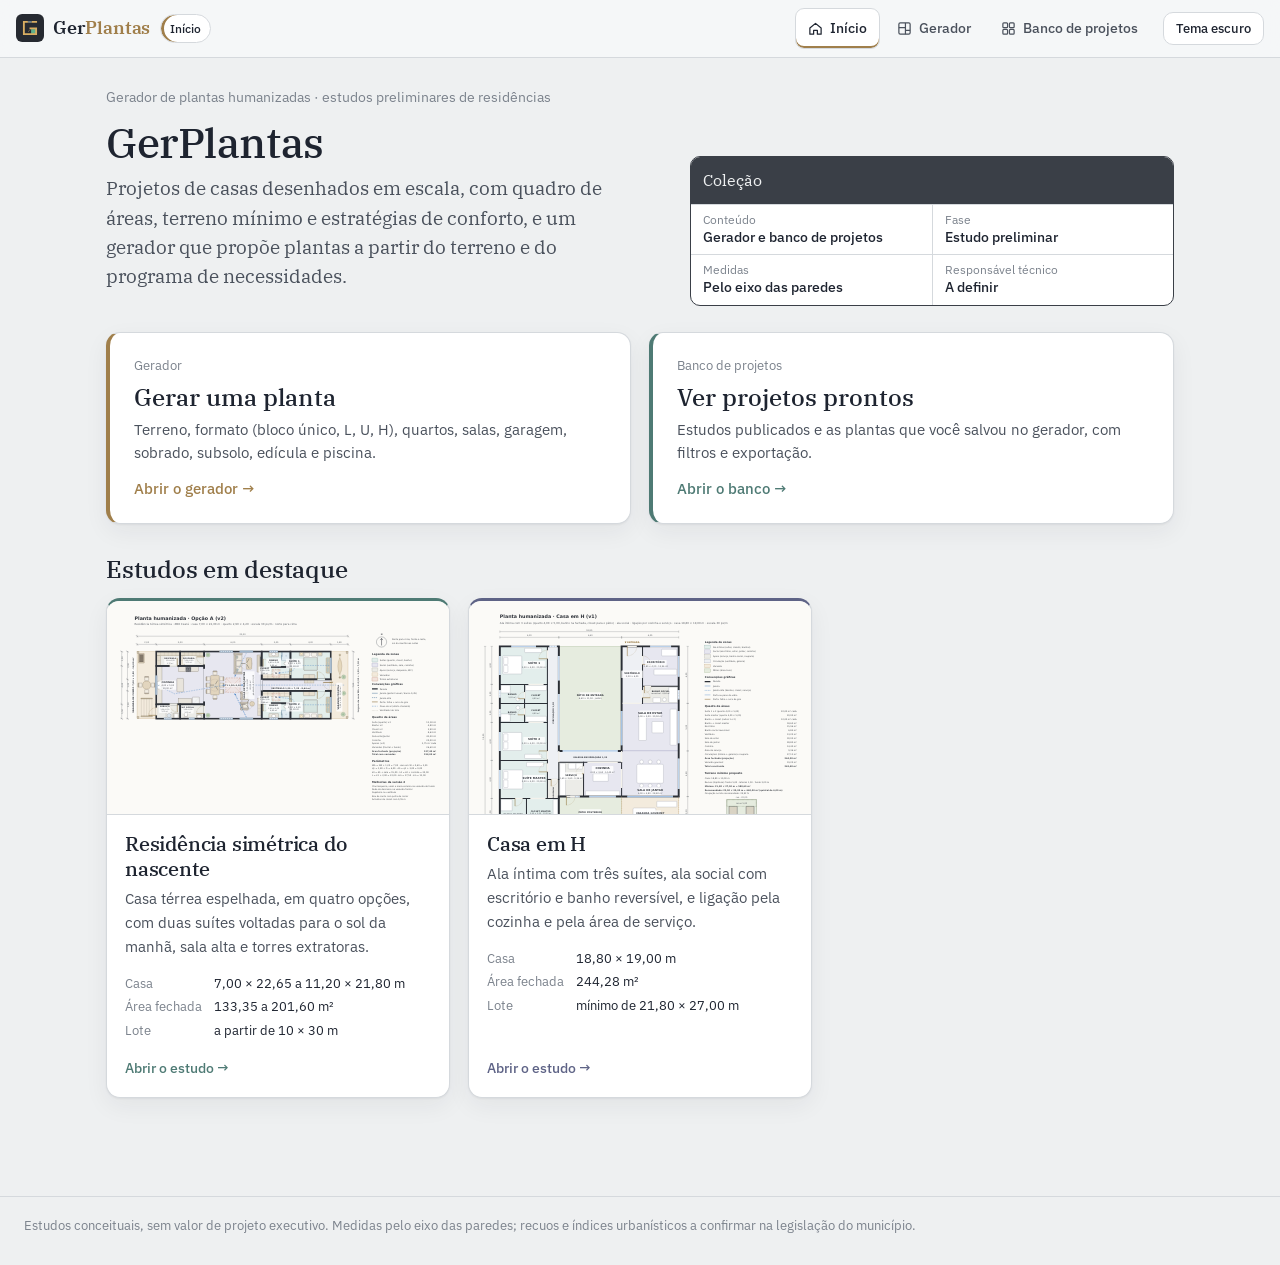
==== index.html @ 60b0d615 "feat: cria a marca GerPlantas e reforça as cores das zonas - logo em SVG (planta cujas paredes forma" ====
<!DOCTYPE html>
<html lang="pt-BR">
<head>
<meta charset="utf-8">
<link rel="icon" href="assets/logo.svg" type="image/svg+xml">
<meta name="viewport" content="width=device-width, initial-scale=1, viewport-fit=cover">
<title>GerPlantas</title>
<meta name="description" content="Estudos de plantas residenciais humanizadas e gerador de plantas por programa de necessidades.">
<link rel="preconnect" href="https://fonts.googleapis.com">
<link rel="preconnect" href="https://fonts.gstatic.com" crossorigin>
<link href="https://fonts.googleapis.com/css2?family=IBM+Plex+Sans:wght@400;500;600&family=IBM+Plex+Serif:ital,wght@0,400;0,500;1,400&display=swap" rel="stylesheet">
<link rel="stylesheet" href="assets/base.css">
<script src="assets/base.js"></script>
</head>
<body data-nav="inicio" data-root="">
<header class="bar">
  <div class="bar-in">
    <div class="brand">
      <div class="brand-mark" aria-hidden="true"><span></span></div>
      <div class="crumb"><span class="chip">Início</span></div>
    </div>
    <button class="btn" id="themeBtn" type="button" data-tip="Alterna entre o tema claro e o escuro. A escolha fica guardada neste navegador">Tema escuro</button>
  </div>
</header>

<main class="page">
  <section class="panel" style="--c:var(--brass)">
    <div class="hero">
      <div>
        <p class="kicker">Gerador de plantas humanizadas · estudos preliminares de residências</p>
        <h1>GerPlantas</h1>
        <p class="lede">Projetos de casas desenhados em escala, com quadro de áreas, terreno mínimo e estratégias de conforto, e um gerador que propõe plantas a partir do terreno e do programa de necessidades.</p>
      </div>
      <div class="carimbo" aria-label="Resumo da coleção">
        <div class="title">Coleção</div>
        <div class="row"><div class="cell"><span class="k">Conteúdo</span><span class="v">Gerador e banco de projetos</span></div><div class="cell"><span class="k">Fase</span><span class="v">Estudo preliminar</span></div></div>
        <div class="row"><div class="cell"><span class="k">Medidas</span><span class="v">Pelo eixo das paredes</span></div><div class="cell"><span class="k">Responsável técnico</span><span class="v">A definir</span></div></div>
      </div>
    </div>

    <div class="atalhos">
      <a class="atalho" href="gerador/" style="--c:var(--brass)">
        <span class="k">Gerador</span>
        <strong>Gerar uma planta</strong>
        <span>Terreno, formato (bloco único, L, U, H), quartos, salas, garagem, sobrado, subsolo, edícula e piscina.</span>
        <span class="go">Abrir o gerador →</span>
      </a>
      <a class="atalho" href="banco/" style="--c:var(--patina)">
        <span class="k">Banco de projetos</span>
        <strong>Ver projetos prontos</strong>
        <span>Estudos publicados e as plantas que você salvou no gerador, com filtros e exportação.</span>
        <span class="go">Abrir o banco →</span>
      </a>
    </div>
    <h2 style="margin:6px 0 14px">Estudos em destaque</h2>
    <div class="projs">
      <a class="proj" href="casa-simetrica/" style="--c:var(--patina)">
        <div class="thumb"><img src="casa-simetrica/planta_A_v2_norte.svg" alt="Miniatura da planta da residência simétrica, opção A" loading="lazy"></div>
        <div class="body">
          <h2>Residência simétrica do nascente</h2>
          <p>Casa térrea espelhada, em quatro opções, com duas suítes voltadas para o sol da manhã, sala alta e torres extratoras.</p>
          <dl><dt>Casa</dt><dd>7,00 × 22,65 a 11,20 × 21,80 m</dd><dt>Área fechada</dt><dd>133,35 a 201,60 m²</dd><dt>Lote</dt><dd>a partir de 10 × 30 m</dd></dl>
          <span class="go">Abrir o estudo →</span>
        </div>
      </a>
      <a class="proj" href="casa-h/" style="--c:var(--slate)">
        <div class="thumb"><img src="casa-h/planta_H_v1.svg" alt="Miniatura da planta da casa em H" loading="lazy"></div>
        <div class="body">
          <h2>Casa em H</h2>
          <p>Ala íntima com três suítes, ala social com escritório e banho reversível, e ligação pela cozinha e pela área de serviço.</p>
          <dl><dt>Casa</dt><dd>18,80 × 19,00 m</dd><dt>Área fechada</dt><dd>244,28 m²</dd><dt>Lote</dt><dd>mínimo de 21,80 × 27,00 m</dd></dl>
          <span class="go">Abrir o estudo →</span>
        </div>
      </a>
    </div>
  </section>
</main>
<footer><div>Estudos conceituais, sem valor de projeto executivo. Medidas pelo eixo das paredes; recuos e índices urbanísticos a confirmar na legislação do município.</div></footer>
</body>
</html>
---- assets/base.css ----
:root{
  --bg:#EEF0F1;--surface:#F6F7F8;--surface-2:#FFFFFF;--glass:rgba(248,249,250,.76);
  --ink:#1E2430;--ink-2:#4A515C;--ink-3:#7B828C;--line:#D5D9DD;
  --brass:#A07F4B;--moss:#5F7350;--patina:#4E7A74;--slate:#5E6386;--rust:#9A5B45;--steel:#4C6E8F;--graphite:#3A3F47;
  --suite-f:#E3EEEC;--suite-s:#4E7A74;--social-f:#E7E7F0;--social-s:#5E6386;--apoio-f:#ECECE8;--apoio-s:#77776F;
  --var-f:#F3EBDD;--var-s:#A07F4B;--torre-f:#F2E3DC;--torre-s:#9A5B45;--recuo-f:#E6ECDF;--recuo-s:#5F7350;
  --glass-f:#E1EAF2;--win:#3E6A92;--door:#A07F4B;--flow:#4C86C6;--axis:#9AA0A6;--struct-f:#DCDDD9;--struct-s:#6F716C;
  --shadow:0 1px 2px rgba(30,36,48,.06),0 8px 24px rgba(30,36,48,.06);
  --radius:14px;--hdr:58px;
  box-sizing:border-box;
  padding-top:env(safe-area-inset-top,0px);
  padding-bottom:env(safe-area-inset-bottom,0px);
}
@media (prefers-color-scheme:dark){
  :root:not([data-theme="light"]){
    --bg:#14171C;--surface:#1A1E24;--surface-2:#222730;--glass:rgba(27,31,37,.76);
    --ink:#E6E8EB;--ink-2:#B4BAC2;--ink-3:#848B95;--line:#343A43;
    --brass:#C9A56B;--moss:#92A882;--patina:#7FB0A8;--slate:#9A9FCB;--rust:#D08D72;--steel:#79A7D6;--graphite:#C5CAD1;
    --suite-f:#233633;--suite-s:#7FB0A8;--social-f:#2A2B3D;--social-s:#9A9FCB;--apoio-f:#2B2B28;--apoio-s:#A9A99F;
    --var-f:#3A3122;--var-s:#C9A56B;--torre-f:#3D2A23;--torre-s:#D08D72;--recuo-f:#26301F;--recuo-s:#92A882;
    --glass-f:#22303D;--win:#79A7D6;--door:#C9A56B;--flow:#6FA8E8;--axis:#6E747C;--struct-f:#34363A;--struct-s:#9A9C97;
    --shadow:0 1px 2px rgba(0,0,0,.3),0 8px 24px rgba(0,0,0,.25);
  }
}
:root[data-theme="dark"]{
  --bg:#14171C;--surface:#1A1E24;--surface-2:#222730;--glass:rgba(27,31,37,.76);
  --ink:#E6E8EB;--ink-2:#B4BAC2;--ink-3:#848B95;--line:#343A43;
  --brass:#C9A56B;--moss:#92A882;--patina:#7FB0A8;--slate:#9A9FCB;--rust:#D08D72;--steel:#79A7D6;--graphite:#C5CAD1;
  --suite-f:#233633;--suite-s:#7FB0A8;--social-f:#2A2B3D;--social-s:#9A9FCB;--apoio-f:#2B2B28;--apoio-s:#A9A99F;
  --var-f:#3A3122;--var-s:#C9A56B;--torre-f:#3D2A23;--torre-s:#D08D72;--recuo-f:#26301F;--recuo-s:#92A882;
  --glass-f:#22303D;--win:#79A7D6;--door:#C9A56B;--flow:#6FA8E8;--axis:#6E747C;--struct-f:#34363A;--struct-s:#9A9C97;
  --shadow:0 1px 2px rgba(0,0,0,.3),0 8px 24px rgba(0,0,0,.25);
}
html{scroll-padding-top:calc(env(safe-area-inset-top,0px) + 80px)}
*,*::before,*::after{box-sizing:border-box}
body{margin:0;background:var(--bg);color:var(--ink);font:400 16px/1.65 'IBM Plex Sans',system-ui,-apple-system,'Segoe UI',sans-serif;-webkit-font-smoothing:antialiased}
h1,h2,h3{font-family:'IBM Plex Serif',Georgia,'Times New Roman',serif;font-weight:500;letter-spacing:-.01em;margin:0}
h1{font-size:clamp(28px,5vw,42px);line-height:1.12}
h2{font-size:24px;line-height:1.25;margin-bottom:.3rem}
h3{font-size:18px;line-height:1.3;margin:1.6rem 0 .5rem}
p{margin:.5rem 0 .9rem;max-width:72ch}
button{font-family:inherit}

header.bar{position:sticky;top:env(safe-area-inset-top,0px);z-index:30;height:var(--hdr);background:var(--glass);backdrop-filter:blur(14px) saturate(1.2);-webkit-backdrop-filter:blur(14px) saturate(1.2);border-bottom:1px solid var(--line)}
.bar-in{height:100%;display:flex;align-items:center;gap:12px;padding:0 16px;max-width:1360px;margin:0 auto}
.brand{display:flex;align-items:center;gap:10px;min-width:0;flex:1}
.brand-mark{width:26px;height:26px;border-radius:7px;background:var(--graphite);display:grid;place-items:center;flex:none}
.brand-mark span{width:2px;height:16px;background:var(--brass);border-radius:1px}
.crumb{display:flex;align-items:center;gap:8px;min-width:0;font-size:14px;color:var(--ink-2)}
.crumb .chip{flex:none;font-size:12px;font-weight:500;padding:4px 9px;border-radius:999px;background:var(--surface-2);border:1px solid var(--line);color:var(--ink);box-shadow:inset 3px 0 0 var(--c,var(--brass))}
.crumb .sec{white-space:nowrap;overflow:hidden;text-overflow:ellipsis}
.btn{font:500 13px/1 'IBM Plex Sans',system-ui,sans-serif;color:var(--ink);background:var(--surface-2);border:1px solid var(--line);border-radius:10px;padding:9px 12px;cursor:pointer;display:inline-flex;align-items:center;gap:8px;transition:background .15s,border-color .15s;flex:none}
.btn:hover{border-color:var(--ink-3)}
.btn[aria-pressed="true"]{background:var(--graphite);color:var(--bg);border-color:var(--graphite)}
.btn:focus-visible,.nav-item:focus-visible,.grp-head:focus-visible,.chipbtn:focus-visible{outline:2px solid var(--steel);outline-offset:2px}
.ico{width:16px;height:16px;display:inline-block}
.only-mobile{display:none}
@media (max-width:899px){.only-mobile{display:inline-flex}.only-desk{display:none}}

.layout{display:grid;grid-template-columns:var(--sbw,284px) minmax(0,1fr);max-width:1360px;margin:0 auto;transition:grid-template-columns .2s ease}
body.sb-collapsed .layout{--sbw:68px}
aside.sb{position:sticky;top:calc(env(safe-area-inset-top,0px) + var(--hdr));height:calc(100vh - var(--hdr) - env(safe-area-inset-top,0px));overflow-y:auto;border-right:1px solid var(--line);padding:18px 12px 24px;background:var(--surface)}
.grp{margin-bottom:8px;border-radius:12px}
.grp-head{width:100%;display:flex;align-items:center;gap:10px;background:transparent;border:0;border-radius:12px;padding:8px;cursor:pointer;text-align:left;color:var(--ink)}
.grp-head:hover{background:var(--surface-2)}
.grp-chip{flex:none;width:36px;height:34px;border-radius:10px;display:grid;place-items:center;font:600 11px/1 'IBM Plex Sans',sans-serif;letter-spacing:-.02em;color:var(--bg);background:var(--c)}
.grp-txt{min-width:0;flex:1}
.grp-t{display:block;font-weight:500;font-size:14.5px;line-height:1.25}
.grp-s{display:block;font-size:12px;color:var(--ink-3);line-height:1.3;white-space:nowrap;overflow:hidden;text-overflow:ellipsis}
.grp-chev{flex:none;width:16px;height:16px;color:var(--ink-3);transition:transform .2s}
.grp.open .grp-chev{transform:rotate(90deg)}
.grp-items{display:none;padding:2px 0 6px 18px;margin-left:16px;border-left:2px solid var(--c)}
.grp.open .grp-items{display:block}
.nav-item{--d:var(--brass);width:100%;display:flex;align-items:center;gap:9px;background:transparent;border:1px solid transparent;border-radius:9px;padding:7px 10px;cursor:pointer;font-size:14px;color:var(--ink-2);text-align:left}
.nav-item::before{content:"";flex:none;width:7px;height:7px;border-radius:50%;background:var(--d);opacity:.6}
.nav-item:hover{color:var(--ink);background:var(--surface-2)}
.nav-item[aria-current="page"]{color:var(--ink);background:var(--surface-2);border-color:var(--line);box-shadow:inset 3px 0 0 var(--d)}
.nav-item[aria-current="page"]::before{opacity:1}
body.sb-collapsed .grp-txt,body.sb-collapsed .grp-chev,body.sb-collapsed .grp-items,body.sb-collapsed .sb-foot{display:none!important}
body.sb-collapsed .grp-head{justify-content:center;padding:6px 0}
.sb-foot{font-size:12px;color:var(--ink-3);padding:14px 8px 0;border-top:1px solid var(--line);margin-top:12px}
.scrim{display:none}
@media (max-width:899px){
  .layout{grid-template-columns:minmax(0,1fr)}
  aside.sb{position:fixed;left:0;top:0;bottom:0;height:auto;width:min(86vw,320px);z-index:45;transform:translateX(-103%);transition:transform .22s ease;padding-top:calc(env(safe-area-inset-top,0px) + 18px);box-shadow:var(--shadow)}
  body.sb-open aside.sb{transform:none}
  body.sb-open .scrim{display:block;position:fixed;inset:0;z-index:40;background:rgba(10,12,16,.4)}
  body.sb-collapsed .grp-txt,body.sb-collapsed .grp-chev,body.sb-collapsed .sb-foot{display:revert!important}
}
@media (prefers-reduced-motion:reduce){aside.sb,.layout,.grp-chev{transition:none}}

main{padding:28px 24px 64px;min-width:0}
.panel{display:none;max-width:1020px}
.panel.active{display:block;animation:rise .3s ease both}
@media (prefers-reduced-motion:reduce){.panel.active{animation:none}}
@keyframes rise{from{opacity:0;transform:translateY(6px)}to{opacity:1;transform:none}}
.panel-head{border-left:3px solid var(--c);padding:2px 0 2px 16px;margin-bottom:22px}
.panel-head .eyebrow{font-size:13px;color:var(--ink-3);margin:0 0 2px}
.panel-head p{color:var(--ink-2);margin:.35rem 0 0}

.card{background:var(--surface-2);border:1px solid var(--line);border-radius:var(--radius);padding:20px 22px;box-shadow:var(--shadow);margin-bottom:18px}
.card.tint{border-top:3px solid var(--c)}
.card h3:first-child{margin-top:0}
.grid2{display:grid;grid-template-columns:repeat(2,minmax(0,1fr));gap:18px}
@media (max-width:760px){.grid2{grid-template-columns:minmax(0,1fr)}}

.hero{display:grid;grid-template-columns:minmax(0,1.15fr) minmax(0,1fr);gap:28px;align-items:end;margin-bottom:26px}
@media (max-width:980px){.hero{grid-template-columns:minmax(0,1fr)}}
.lede{font-family:'IBM Plex Serif',Georgia,serif;font-size:19px;line-height:1.55;color:var(--ink-2);max-width:48ch}
.kicker{color:var(--ink-3);font-size:14px;margin:0 0 10px}

.carimbo{border:1.5px solid var(--graphite);border-radius:10px;overflow:hidden;background:var(--surface-2);font-size:13px}
.carimbo .row{display:grid;grid-template-columns:repeat(2,minmax(0,1fr));border-top:1px solid var(--line)}
.carimbo .row:first-of-type{border-top:0}
.carimbo .cell{padding:8px 12px;border-left:1px solid var(--line);min-width:0}
.carimbo .cell:first-child{border-left:0}
.carimbo .k{display:block;color:var(--ink-3);font-size:11.5px;line-height:1.3}
.carimbo .v{display:block;color:var(--ink);font-weight:500;font-size:14px;line-height:1.35;font-variant-numeric:tabular-nums}
.carimbo .title{background:var(--graphite);color:var(--bg);padding:10px 12px;font-family:'IBM Plex Serif',Georgia,serif;font-size:16px}

.figure{background:var(--surface-2);border:1px solid var(--line);border-radius:var(--radius);padding:14px;box-shadow:var(--shadow);margin:0 0 18px}
.figure svg{display:block;width:100%;height:auto;max-width:600px;margin:0 auto}
.figure svg.nu{max-width:min(100%,980px)}
.figure figcaption{font-size:13px;color:var(--ink-3);margin-top:8px;text-align:center}
.fig-tools{display:flex;flex-wrap:wrap;gap:8px;justify-content:center;margin:0 0 10px}
.legend{display:flex;flex-wrap:wrap;gap:8px 16px;justify-content:center;margin:10px 0 2px;font-size:12.5px;color:var(--ink-2)}
.legend i{display:inline-block;width:12px;height:12px;border-radius:3px;margin-right:6px;vertical-align:-1px;border:1px solid}

.tbl-wrap{overflow-x:auto;border:1px solid var(--line);border-radius:12px;background:var(--surface-2);margin-bottom:18px}
table{width:100%;border-collapse:collapse;font-size:14px;font-variant-numeric:tabular-nums}
th,td{text-align:left;padding:10px 14px;border-bottom:1px solid var(--line);vertical-align:top}
th{font-weight:500;color:var(--ink-2);background:var(--surface);font-size:13px}
tr:last-child td{border-bottom:0}
td.n,th.n{text-align:right;white-space:nowrap}
tr.zone td{background:var(--surface);font-weight:500}
tr.total td{font-weight:600;border-top:2px solid var(--graphite)}
.calc{border-bottom:1px dotted var(--ink-3);cursor:help}
.tag{display:inline-block;font-size:12px;line-height:1;padding:5px 8px;border-radius:999px;border:1px solid;white-space:nowrap}
.t-suite{background:var(--suite-f);border-color:var(--suite-s);color:var(--suite-s)}
.t-social{background:var(--social-f);border-color:var(--social-s);color:var(--social-s)}
.t-apoio{background:var(--apoio-f);border-color:var(--apoio-s);color:var(--apoio-s)}
.t-var{background:var(--var-f);border-color:var(--var-s);color:var(--var-s)}
.t-torre{background:var(--torre-f);border-color:var(--torre-s);color:var(--torre-s)}

.stats{display:grid;grid-template-columns:repeat(4,minmax(0,1fr));gap:12px;margin-bottom:18px}
@media (max-width:760px){.stats{grid-template-columns:repeat(2,minmax(0,1fr))}}
.stat{background:var(--surface-2);border:1px solid var(--line);border-left:3px solid var(--c,var(--brass));border-radius:12px;padding:12px 14px}
.stat .k{font-size:12.5px;color:var(--ink-3)}
.stat .v{font-size:21px;font-weight:500;font-variant-numeric:tabular-nums;line-height:1.3}

.chart-tools{display:flex;flex-wrap:wrap;gap:8px;align-items:center;margin-bottom:12px}
.chart-tools label{font-size:13px;color:var(--ink-2)}
select{font:500 13px 'IBM Plex Sans',system-ui,sans-serif;color:var(--ink);background:var(--surface-2);border:1px solid var(--line);border-radius:10px;padding:8px 10px}
.chart-box{position:relative;height:320px}
.chart-off{font-size:13px;color:var(--ink-3)}

ul.clean{list-style:none;padding:0;margin:.4rem 0}
ul.clean li{padding:8px 0 8px 18px;border-bottom:1px solid var(--line);position:relative}
ul.clean li:last-child{border-bottom:0}
ul.clean li::before{content:"";position:absolute;left:0;top:17px;width:7px;height:7px;border-radius:2px;background:var(--c)}
.note{font-size:13.5px;color:var(--ink-2);background:var(--surface);border:1px solid var(--line);border-radius:12px;padding:12px 14px;max-width:none}

.pager{display:flex;justify-content:space-between;gap:12px;margin-top:28px;padding-top:18px;border-top:1px solid var(--line)}
.pager .btn{max-width:48%}
.pager .btn span{overflow:hidden;text-overflow:ellipsis;white-space:nowrap}

footer{border-top:1px solid var(--line);color:var(--ink-3);font-size:13px;padding:18px 24px 28px}

#tip{position:fixed;z-index:60;max-width:280px;background:var(--ink);color:var(--bg);font:400 12.5px/1.45 'IBM Plex Sans',system-ui,sans-serif;padding:8px 11px;border-radius:9px;box-shadow:0 8px 24px rgba(0,0,0,.22);pointer-events:none;opacity:0;transform:translateY(3px);transition:opacity .12s,transform .12s;left:0;top:0}
#tip.on{opacity:1;transform:none}

svg .z-suite{fill:var(--suite-f);stroke:var(--suite-s);stroke-width:.6}
svg .z-social{fill:var(--social-f);stroke:var(--social-s);stroke-width:.6}
svg .z-apoio{fill:var(--apoio-f);stroke:var(--apoio-s);stroke-width:.6}
svg .z-var{fill:var(--var-f);stroke:var(--var-s);stroke-width:.6}
svg .z-torre{fill:var(--torre-f);stroke:var(--torre-s);stroke-width:.6}
svg .z-recuo{fill:var(--recuo-f);stroke:var(--recuo-s);stroke-width:.6}
svg .z-struct{fill:var(--struct-f);stroke:var(--struct-s);stroke-width:.6}
svg .z-glass{fill:var(--glass-f);stroke:var(--win);stroke-width:.6}
svg .tree{fill:var(--recuo-s);fill-opacity:.28;stroke:var(--recuo-s);stroke-width:.6}
svg .tx{font:400 11.5px 'IBM Plex Sans',system-ui,sans-serif;fill:var(--ink-2)}
svg .txb{font:600 12px 'IBM Plex Sans',system-ui,sans-serif;fill:var(--ink)}
svg .win{stroke:var(--win);stroke-width:3}
svg .win1{stroke:var(--win);stroke-width:1.5}
svg .hi{stroke:var(--win);stroke-width:1.5;stroke-dasharray:4 3;fill:none}
svg .dr{stroke:var(--door);stroke-width:4}
svg .flow{stroke:var(--flow);stroke-width:1.5;stroke-dasharray:5 4;fill:none}
svg .axis{stroke:var(--axis);stroke-width:.6;stroke-dasharray:8 3 2 3}
svg .thin{fill:none;stroke:var(--ink-3);stroke-width:.8}
svg .op{stroke:var(--torre-s);stroke-width:3}
svg .opv{fill:none;stroke:var(--torre-s);stroke-width:1;stroke-dasharray:3 2}
svg .fin{stroke:var(--struct-s);stroke-width:1.5}
svg .slab{stroke:var(--struct-s);stroke-width:4;fill:none}
svg .ceil{stroke:var(--ink-3);stroke-width:1;fill:none}
svg .wall{stroke:var(--ink-2);stroke-width:2}
svg .ld{stroke:var(--ink-3);stroke-width:.5;stroke-dasharray:2 3}
svg .gnd{stroke:var(--ink);stroke-width:1}
svg .sun{stroke:var(--brass);stroke-width:1.2;stroke-dasharray:4 3;fill:none}
svg .lot{fill:none;stroke:var(--ink-3);stroke-width:.8;stroke-dasharray:6 4}
svg .warm{fill:var(--torre-s);opacity:.16}
svg .vz{stroke:var(--win);stroke-width:.6}
svg .vd{stroke:var(--door);stroke-width:.6}
svg .ink{stroke:var(--ink);stroke-width:1.5}
svg .windarrow{stroke:var(--flow);stroke-width:1.5;fill:none}
.stats.s3{grid-template-columns:repeat(3,minmax(0,1fr))}
@media (max-width:760px){.stats.s3{grid-template-columns:minmax(0,1fr)}}
a.btn{text-decoration:none}
.figure.hum img{display:block;width:100%;height:auto;max-width:600px;margin:0 auto;background:#fff;border-radius:10px;cursor:zoom-in}
svg .fx{fill:var(--surface-2);stroke:var(--ink-2);stroke-width:.8}
svg .fxb{fill:var(--glass-f);stroke:var(--win);stroke-width:.8}
svg .fxs{fill:var(--struct-f);stroke:var(--struct-s);stroke-width:.6}
svg .tra{fill:var(--steel);fill-opacity:.07;stroke:var(--steel);stroke-width:.8;stroke-dasharray:3 2}
svg .giro{fill:var(--rust);fill-opacity:.05;stroke:var(--rust);stroke-width:1;stroke-dasharray:4 3}
svg .bar{stroke:var(--ink);stroke-width:2.4;stroke-linecap:round}
svg .circ{fill:var(--flow);fill-opacity:.16;stroke:none}
svg .furn{fill:var(--surface-2);stroke:var(--ink-3);stroke-width:.8}
svg .room{fill:none;stroke:var(--ink-2);stroke-width:1.4}
svg .rota{stroke:var(--brass);stroke-width:2;fill:none;stroke-dasharray:6 3}
svg .lbl{paint-order:stroke;stroke:var(--surface-2);stroke-width:3px;stroke-linejoin:round}
svg .txs{font:400 9.5px 'IBM Plex Sans',system-ui,sans-serif;fill:var(--ink-2)}
@media print{header.bar,aside.sb,.pager,.btn{display:none!important}.layout{display:block}.panel{display:block!important;break-after:page}}

/* ---------- Comum às páginas da coleção (home, casa-h, gerador) ---------- */
a{color:var(--steel)}
.back{display:inline-flex;align-items:center;gap:6px;font-size:13px;font-weight:500;color:var(--ink-2);text-decoration:none;padding:6px 10px;border-radius:9px;border:1px solid var(--line);background:var(--surface-2);flex:none}
.back:hover{border-color:var(--ink-3);color:var(--ink)}
main.page{max-width:1100px;margin:0 auto;padding:28px 16px 64px}
main.page .panel{display:block;max-width:none;margin-bottom:34px}
.projs{display:grid;grid-template-columns:repeat(auto-fill,minmax(300px,1fr));gap:18px}
.proj{display:flex;flex-direction:column;background:var(--surface-2);border:1px solid var(--line);border-top:3px solid var(--c,var(--brass));border-radius:var(--radius);box-shadow:var(--shadow);overflow:hidden;color:inherit;text-decoration:none;transition:transform .15s,border-color .15s}
.proj:hover{transform:translateY(-2px);border-color:var(--ink-3)}
.proj:focus-visible{outline:2px solid var(--steel);outline-offset:2px}
.proj .thumb{aspect-ratio:16/10;background:#FBFAF7;display:grid;place-items:center;overflow:hidden;border-bottom:1px solid var(--line)}
.proj .thumb img{width:100%;height:100%;object-fit:contain;padding:8px}
.proj .body{padding:16px 18px 18px;display:flex;flex-direction:column;gap:6px;flex:1}
.proj h2{font-size:20px;margin:0}
.proj p{margin:0;color:var(--ink-2);font-size:14.5px}
.proj dl{display:grid;grid-template-columns:auto 1fr;gap:2px 12px;margin:8px 0 0;font-size:13px}
.proj dt{color:var(--ink-3)}.proj dd{margin:0;font-variant-numeric:tabular-nums}
.proj .go{margin-top:auto;padding-top:10px;font-size:13.5px;font-weight:500;color:var(--c,var(--brass))}
@media (prefers-reduced-motion:reduce){.proj{transition:none}.proj:hover{transform:none}}
@media (max-width:560px){.bar-in .crumb .sec{display:none}}

/* Formulário */
.form{display:flex;flex-direction:column;gap:6px}
.fs{border:1px solid var(--line);border-radius:12px;padding:10px 12px 12px;margin:0 0 10px;background:var(--surface-2)}
.fs legend{font:500 13px 'IBM Plex Sans',system-ui,sans-serif;color:var(--ink);padding:0 4px}
.fld{display:grid;grid-template-columns:minmax(0,1fr) 92px;align-items:center;gap:8px;font-size:13px;color:var(--ink-2);margin:6px 0}
.fld.wide{grid-template-columns:minmax(0,1fr)}
.fld input[type=number],.fld select{width:100%;font:500 13px 'IBM Plex Sans',system-ui,sans-serif;color:var(--ink);background:var(--surface);border:1px solid var(--line);border-radius:8px;padding:6px 8px}
.fld input:focus-visible,.fld select:focus-visible,.chk input:focus-visible{outline:2px solid var(--steel);outline-offset:1px}
.chk{display:flex;align-items:center;gap:8px;font-size:13px;color:var(--ink-2);margin:6px 0;cursor:pointer}
.chk input{accent-color:var(--brass);width:16px;height:16px}
.seg{display:flex;border:1px solid var(--line);border-radius:10px;overflow:hidden;margin:6px 0}
.seg label{flex:1;text-align:center;font-size:13px;padding:7px 4px;cursor:pointer;color:var(--ink-2);background:var(--surface)}
.seg input{position:absolute;opacity:0;pointer-events:none}
.seg label:has(input:checked){background:var(--graphite);color:var(--bg)}
.seg label:has(input:focus-visible){outline:2px solid var(--steel);outline-offset:-2px}
.tabs{display:flex;flex-wrap:wrap;gap:6px;margin:0 0 12px}
.warn{border-left:3px solid var(--rust);background:var(--surface);border-radius:10px;padding:10px 14px;margin:0 0 12px;font-size:13.5px;color:var(--ink-2)}
.warn.ok{border-left-color:var(--moss)}
.warn ul{margin:4px 0 0;padding-left:18px}
.plan-box{background:#FBFAF7;border:1px solid var(--line);border-radius:var(--radius);padding:10px;box-shadow:var(--shadow);margin-bottom:14px;overflow:auto}
.plan-box svg{display:block;width:100%;height:auto;max-height:78vh}

/* Menu geral (Início · Gerador · Banco de projetos) */
.topnav{display:flex;align-items:center;gap:4px;flex:none}
.topnav a{display:inline-flex;align-items:center;gap:7px;font-size:13.5px;font-weight:500;color:var(--ink-2);text-decoration:none;padding:8px 12px;border-radius:9px;border:1px solid transparent}
.topnav a:hover{color:var(--ink);background:var(--surface-2)}
.topnav a[aria-current="page"]{color:var(--ink);background:var(--surface-2);border-color:var(--line);box-shadow:inset 0 -2px 0 var(--brass)}
.topnav a:focus-visible{outline:2px solid var(--steel);outline-offset:2px}
.topnav svg{width:15px;height:15px;flex:none}
.navbtn{display:none}
@media (max-width:760px){
  .navbtn{display:inline-flex}
  .topnav{display:none;position:absolute;top:calc(var(--hdr) - 4px);right:12px;left:12px;flex-direction:column;align-items:stretch;background:var(--surface-2);border:1px solid var(--line);border-radius:12px;padding:6px;box-shadow:var(--shadow);z-index:50}
  body.nav-open .topnav{display:flex}
  .topnav a{padding:11px 12px;font-size:15px}
  .bar-in .crumb .sec{display:none}
}
.atalhos{display:grid;grid-template-columns:repeat(2,minmax(0,1fr));gap:18px;margin:0 0 30px}
@media (max-width:760px){.atalhos{grid-template-columns:minmax(0,1fr)}}
.atalho{display:flex;flex-direction:column;gap:6px;padding:22px 24px;background:var(--surface-2);border:1px solid var(--line);border-left:4px solid var(--c);border-radius:var(--radius);box-shadow:var(--shadow);color:inherit;text-decoration:none;transition:border-color .15s,transform .15s}
.atalho:hover{border-color:var(--ink-3);border-left-color:var(--c);transform:translateY(-2px)}
.atalho:focus-visible{outline:2px solid var(--steel);outline-offset:2px}
.atalho .k{font-size:13px;color:var(--ink-3)}
.atalho strong{font-family:'IBM Plex Serif',Georgia,serif;font-weight:500;font-size:24px;line-height:1.2}
.atalho span{color:var(--ink-2);font-size:14.5px}
.atalho .go{margin-top:6px;color:var(--c);font-weight:500}
@media (prefers-reduced-motion:reduce){.atalho{transition:none}.atalho:hover{transform:none}}
.btn.prim{background:var(--graphite);color:var(--bg);border-color:var(--graphite)}

/* Marca GerPlantas */
.brand-logo{display:flex;align-items:center;gap:9px;text-decoration:none;color:var(--ink);flex:none}
.brand-logo img{width:28px;height:28px;display:block}
.wordmark{font:600 18px/1 'IBM Plex Serif',Georgia,serif;letter-spacing:-.01em;color:var(--ink);white-space:nowrap}
.wordmark b{font-weight:600;color:var(--brass)}
@media (max-width:420px){.wordmark{display:none}}

/* Zonas da planta: cores fortes e distintas (mesma paleta do desenho) */
:root{--z-intimo-f:#CDE9D8;--z-intimo-s:#2E7D5B;--z-molhado-f:#CFE3F7;--z-molhado-s:#2F6FB0;--z-social-f:#E2D8F5;--z-social-s:#6A4FB3;--z-apoio-f:#F2E2BF;--z-apoio-s:#8A6219;--z-circ-f:#E4E6EA;--z-circ-s:#4B5563;--z-varanda-f:#F7D6C2;--z-varanda-s:#A8471F;--z-garagem-f:#D6D3CE;--z-garagem-s:#44403C;--z-patio-f:#D5E6C0;--z-patio-s:#4D6A2C}
@media (prefers-color-scheme:dark){:root:not([data-theme="light"]){--z-intimo-f:#173A2B;--z-intimo-s:#6FD3A3;--z-molhado-f:#16304A;--z-molhado-s:#7DB8F2;--z-social-f:#2A2147;--z-social-s:#B8A2F2;--z-apoio-f:#3A2E14;--z-apoio-s:#E6C27A;--z-circ-f:#2A2D33;--z-circ-s:#B6BCC6;--z-varanda-f:#3E2418;--z-varanda-s:#F0A37E;--z-garagem-f:#2E2C2A;--z-garagem-s:#CFCAC3;--z-patio-f:#25331A;--z-patio-s:#AFCF8A}}
:root[data-theme="dark"]{--z-intimo-f:#173A2B;--z-intimo-s:#6FD3A3;--z-molhado-f:#16304A;--z-molhado-s:#7DB8F2;--z-social-f:#2A2147;--z-social-s:#B8A2F2;--z-apoio-f:#3A2E14;--z-apoio-s:#E6C27A;--z-circ-f:#2A2D33;--z-circ-s:#B6BCC6;--z-varanda-f:#3E2418;--z-varanda-s:#F0A37E;--z-garagem-f:#2E2C2A;--z-garagem-s:#CFCAC3;--z-patio-f:#25331A;--z-patio-s:#AFCF8A}
.z-intimo{background:var(--z-intimo-f);border-color:var(--z-intimo-s);color:var(--z-intimo-s)}
.z-molhado{background:var(--z-molhado-f);border-color:var(--z-molhado-s);color:var(--z-molhado-s)}
.z-social{background:var(--z-social-f);border-color:var(--z-social-s);color:var(--z-social-s)}
.z-apoio{background:var(--z-apoio-f);border-color:var(--z-apoio-s);color:var(--z-apoio-s)}
.z-circ{background:var(--z-circ-f);border-color:var(--z-circ-s);color:var(--z-circ-s)}
.z-varanda{background:var(--z-varanda-f);border-color:var(--z-varanda-s);color:var(--z-varanda-s)}
.z-garagem{background:var(--z-garagem-f);border-color:var(--z-garagem-s);color:var(--z-garagem-s)}
.z-patio{background:var(--z-patio-f);border-color:var(--z-patio-s);color:var(--z-patio-s)}
.legenda-zonas{display:flex;flex-wrap:wrap;gap:8px 14px;margin:-4px 0 14px;font-size:13px;color:var(--ink-2)}
.legenda-zonas span{display:inline-flex;align-items:center;gap:6px}
.legenda-zonas i{width:14px;height:14px;border-radius:4px;border:1.5px solid;display:inline-block}
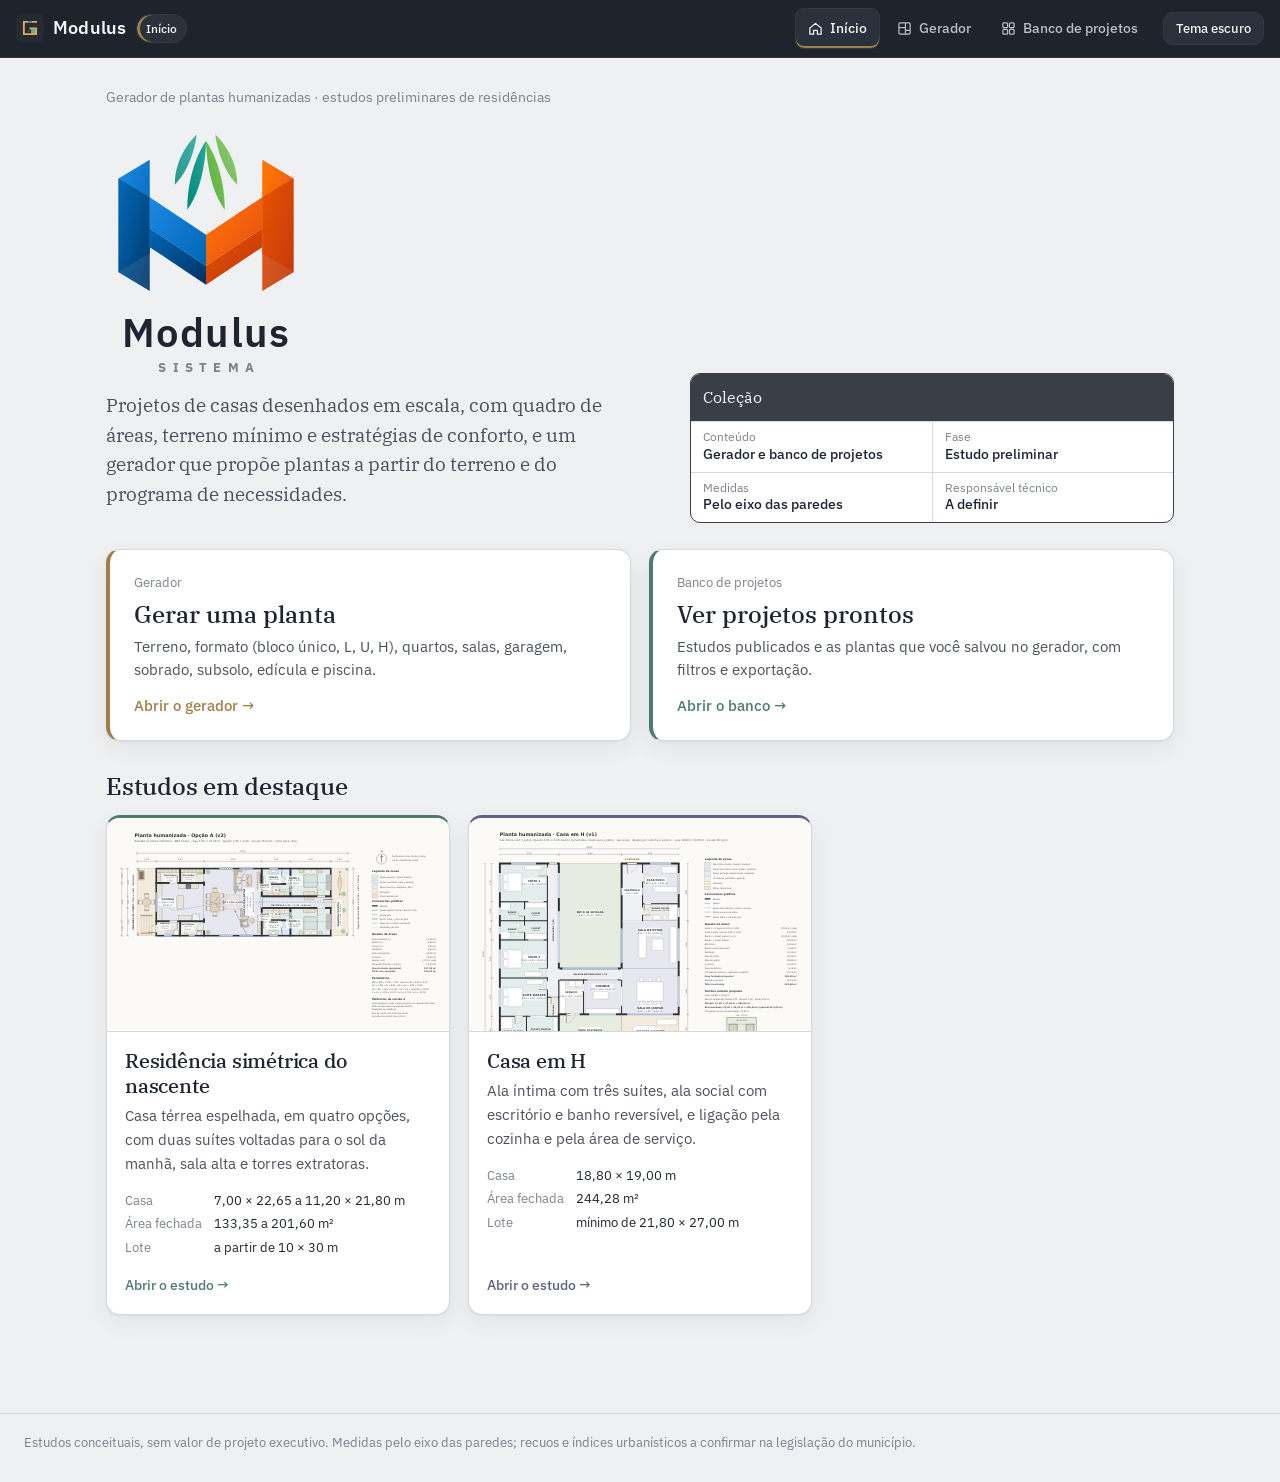
==== commit 608453c4: "feat: nova marca Modulus no lugar de GerPlantas - assets/logo.svg: ícone com o M modular (módulos az" ====
--- a/index.html
+++ b/index.html
@@ -4,7 +4,7 @@
 <meta charset="utf-8">
 <link rel="icon" href="assets/logo.svg" type="image/svg+xml">
 <meta name="viewport" content="width=device-width, initial-scale=1, viewport-fit=cover">
-<title>GerPlantas</title>
+<title>Modulus</title>
 <meta name="description" content="Estudos de plantas residenciais humanizadas e gerador de plantas por programa de necessidades.">
 <link rel="preconnect" href="https://fonts.googleapis.com">
 <link rel="preconnect" href="https://fonts.gstatic.com" crossorigin>
@@ -28,7 +28,32 @@
     <div class="hero">
       <div>
         <p class="kicker">Gerador de plantas humanizadas · estudos preliminares de residências</p>
-        <h1>GerPlantas</h1>
+        <h1 class="marca-h1"><span class="vh">Modulus</span><svg viewBox="240 105 320 420" aria-hidden="true" focusable="false">
+<defs>
+    <linearGradient id="mdHBlueL" x1="0%" y1="0%" x2="100%" y2="100%"><stop offset="0%" stop-color="#1E88E5"/><stop offset="100%" stop-color="#0066B2"/></linearGradient>
+    <linearGradient id="mdHBlueD" x1="0%" y1="0%" x2="100%" y2="100%"><stop offset="0%" stop-color="#0066B2"/><stop offset="100%" stop-color="#003366"/></linearGradient>
+    <linearGradient id="mdHOrangeR" x1="0%" y1="0%" x2="100%" y2="100%"><stop offset="0%" stop-color="#FF7A00"/><stop offset="100%" stop-color="#E64A19"/></linearGradient>
+    <linearGradient id="mdHOrangeD" x1="0%" y1="0%" x2="100%" y2="100%"><stop offset="0%" stop-color="#E65100"/><stop offset="100%" stop-color="#BF360C"/></linearGradient>
+    <linearGradient id="mdHLeafL" x1="0%" y1="100%" x2="100%" y2="0%"><stop offset="0%" stop-color="#00897B"/><stop offset="100%" stop-color="#26A69A"/></linearGradient>
+    <linearGradient id="mdHLeafR" x1="0%" y1="100%" x2="100%" y2="0%"><stop offset="0%" stop-color="#4CAF50"/><stop offset="100%" stop-color="#8BC34A"/></linearGradient>
+  </defs>
+  <!-- folhas: verde-azulado à esquerda, verde à direita -->
+  <path d="M370,250C370,180 400,140 400,140C400,140 400,210 370,250Z" fill="url(#mdHLeafL)"/>
+  <path d="M350,210C350,160 385,130 385,130C385,130 380,180 350,210Z" fill="url(#mdHLeafL)" opacity=".85"/>
+  <path d="M430,250C430,180 400,140 400,140C400,140 400,210 430,250Z" fill="url(#mdHLeafR)"/>
+  <path d="M450,210C450,160 415,130 415,130C415,130 420,180 450,210Z" fill="url(#mdHLeafR)" opacity=".85"/>
+  <!-- M modular: módulos azuis à esquerda, laranja à direita -->
+  <polygon points="260,200 310,170 310,320 260,350" fill="url(#mdHBlueL)"/>
+  <polygon points="260,200 260,350 310,380 310,230" fill="url(#mdHBlueD)" opacity=".9"/>
+  <polygon points="310,230 400,290 400,340 310,280" fill="url(#mdHBlueL)"/>
+  <polygon points="310,280 400,340 400,370 310,310" fill="url(#mdHBlueD)"/>
+  <polygon points="400,290 490,230 490,280 400,340" fill="url(#mdHOrangeR)"/>
+  <polygon points="400,340 490,280 490,310 400,370" fill="url(#mdHOrangeD)"/>
+  <polygon points="490,170 540,200 540,350 490,320" fill="url(#mdHOrangeR)"/>
+  <polygon points="490,230 540,200 540,350 490,380" fill="url(#mdHOrangeD)" opacity=".9"/>
+  <text x="400" y="470" text-anchor="middle" font-family="'IBM Plex Sans', system-ui, sans-serif" font-size="64" font-weight="600" letter-spacing="2" style="fill:var(--ink)">Modulus</text>
+  <text x="405" y="510" text-anchor="middle" font-family="'IBM Plex Sans', system-ui, sans-serif" font-size="20" font-weight="700" letter-spacing="10" style="fill:var(--ink-3)">SISTEMA</text>
+</svg></h1>
         <p class="lede">Projetos de casas desenhados em escala, com quadro de áreas, terreno mínimo e estratégias de conforto, e um gerador que propõe plantas a partir do terreno e do programa de necessidades.</p>
       </div>
       <div class="carimbo" aria-label="Resumo da coleção">
--- a/assets/base.css
+++ b/assets/base.css
@@ -1,7 +1,7 @@
 :root{
   --bg:#EEF0F1;--surface:#F6F7F8;--surface-2:#FFFFFF;--glass:rgba(248,249,250,.76);
   --ink:#1E2430;--ink-2:#4A515C;--ink-3:#7B828C;--line:#D5D9DD;
-  --brass:#A07F4B;--moss:#5F7350;--patina:#4E7A74;--slate:#5E6386;--rust:#9A5B45;--steel:#4C6E8F;--graphite:#3A3F47;
+  --brass:#A07F4B;--moss:#5F7350;--patina:#4E7A74;--slate:#5E6386;--rust:#9A5B45;--steel:#4C6E8F;--graphite:#3A3F47;--plum:#7A5470;--brass-ink:#7E6338;
   --suite-f:#E3EEEC;--suite-s:#4E7A74;--social-f:#E7E7F0;--social-s:#5E6386;--apoio-f:#ECECE8;--apoio-s:#77776F;
   --var-f:#F3EBDD;--var-s:#A07F4B;--torre-f:#F2E3DC;--torre-s:#9A5B45;--recuo-f:#E6ECDF;--recuo-s:#5F7350;
   --glass-f:#E1EAF2;--win:#3E6A92;--door:#A07F4B;--flow:#4C86C6;--axis:#9AA0A6;--struct-f:#DCDDD9;--struct-s:#6F716C;
@@ -15,7 +15,7 @@
   :root:not([data-theme="light"]){
     --bg:#14171C;--surface:#1A1E24;--surface-2:#222730;--glass:rgba(27,31,37,.76);
     --ink:#E6E8EB;--ink-2:#B4BAC2;--ink-3:#848B95;--line:#343A43;
-    --brass:#C9A56B;--moss:#92A882;--patina:#7FB0A8;--slate:#9A9FCB;--rust:#D08D72;--steel:#79A7D6;--graphite:#C5CAD1;
+    --brass:#C9A56B;--moss:#92A882;--patina:#7FB0A8;--slate:#9A9FCB;--rust:#D08D72;--steel:#79A7D6;--graphite:#C5CAD1;--plum:#C9A0BE;--brass-ink:#D4B27A;
     --suite-f:#233633;--suite-s:#7FB0A8;--social-f:#2A2B3D;--social-s:#9A9FCB;--apoio-f:#2B2B28;--apoio-s:#A9A99F;
     --var-f:#3A3122;--var-s:#C9A56B;--torre-f:#3D2A23;--torre-s:#D08D72;--recuo-f:#26301F;--recuo-s:#92A882;
     --glass-f:#22303D;--win:#79A7D6;--door:#C9A56B;--flow:#6FA8E8;--axis:#6E747C;--struct-f:#34363A;--struct-s:#9A9C97;
@@ -25,7 +25,7 @@
 :root[data-theme="dark"]{
   --bg:#14171C;--surface:#1A1E24;--surface-2:#222730;--glass:rgba(27,31,37,.76);
   --ink:#E6E8EB;--ink-2:#B4BAC2;--ink-3:#848B95;--line:#343A43;
-  --brass:#C9A56B;--moss:#92A882;--patina:#7FB0A8;--slate:#9A9FCB;--rust:#D08D72;--steel:#79A7D6;--graphite:#C5CAD1;
+  --brass:#C9A56B;--moss:#92A882;--patina:#7FB0A8;--slate:#9A9FCB;--rust:#D08D72;--steel:#79A7D6;--graphite:#C5CAD1;--plum:#C9A0BE;--brass-ink:#D4B27A;
   --suite-f:#233633;--suite-s:#7FB0A8;--social-f:#2A2B3D;--social-s:#9A9FCB;--apoio-f:#2B2B28;--apoio-s:#A9A99F;
   --var-f:#3A3122;--var-s:#C9A56B;--torre-f:#3D2A23;--torre-s:#D08D72;--recuo-f:#26301F;--recuo-s:#92A882;
   --glass-f:#22303D;--win:#79A7D6;--door:#C9A56B;--flow:#6FA8E8;--axis:#6E747C;--struct-f:#34363A;--struct-s:#9A9C97;
@@ -290,11 +290,14 @@
 @media (prefers-reduced-motion:reduce){.atalho{transition:none}.atalho:hover{transform:none}}
 .btn.prim{background:var(--graphite);color:var(--bg);border-color:var(--graphite)}
 
-/* Marca GerPlantas */
+/* logo completo na página inicial (nome e subtítulo na cor do tema) */
+.marca-h1{margin:.2rem 0 .6rem;line-height:0}
+.marca-h1 svg{width:clamp(150px,20vw,200px);height:auto;display:block}
+.vh{position:absolute;width:1px;height:1px;overflow:hidden;clip:rect(0 0 0 0);white-space:nowrap}
+/* Marca Modulus: ícone em assets/logo.svg e logo completo em assets/logo-completo.svg; nome em uma cor só */
 .brand-logo{display:flex;align-items:center;gap:9px;text-decoration:none;color:var(--ink);flex:none}
 .brand-logo img{width:28px;height:28px;display:block}
-.wordmark{font:600 18px/1 'IBM Plex Serif',Georgia,serif;letter-spacing:-.01em;color:var(--ink);white-space:nowrap}
-.wordmark b{font-weight:600;color:var(--brass)}
+.wordmark{font:600 18px/1 'IBM Plex Sans',system-ui,sans-serif;letter-spacing:.01em;color:var(--ink);white-space:nowrap}
 @media (max-width:420px){.wordmark{display:none}}
 
 /* Zonas da planta: cores fortes e distintas (mesma paleta do desenho) */
@@ -312,3 +315,28 @@
 .legenda-zonas{display:flex;flex-wrap:wrap;gap:8px 14px;margin:-4px 0 14px;font-size:13px;color:var(--ink-2)}
 .legenda-zonas span{display:inline-flex;align-items:center;gap:6px}
 .legenda-zonas i{width:14px;height:14px;border-radius:4px;border:1.5px solid;display:inline-block}
+[hidden]{display:none!important}
+/* cor fixa de cada tipo de card de resultado e de cada bloco do gerador (a mesma nos filtros do banco).
+   Contraste como borda ou faixa (3:1) em claro/escuro: patina 4,82/6,19 · moss 5,18/5,81 · slate 5,83/5,85 · brass 3,73/6,48 ·
+   steel 5,34/5,93 · plum 6,31/6,61 · rust 5,31/5,52 · graphite 10,60/9,10. Texto na cor do latão usa --brass-ink (5,63/7,46). */
+:root{--card-variante:var(--patina);--card-custo:var(--moss);--card-estrutura:var(--slate);--card-solar:var(--brass);--card-torre:var(--steel);--card-brises:var(--steel);--card-estilo:var(--plum);--card-fachadas:var(--rust);--card-muro:var(--graphite)}
+.card.res{border-top:3px solid var(--c);padding-top:0;overflow:hidden}
+.card.res>.res-head{margin:0 -22px 14px;padding:12px 22px;background:color-mix(in srgb,var(--c) 9%,var(--surface-2));border-bottom:1px solid var(--line)}
+.card.res>.res-head h3{margin:0}
+/* sinalizador beta (assets/base.js): .so-beta só aparece com ?beta=1; .sem-beta some quando o beta está ligado */
+html:not(.beta) .so-beta,html.beta .sem-beta{display:none!important}
+
+/* Barra superior com contraste em relação ao conteúdo */
+:root{--hdr-bg:#1F242C;--hdr-ink:#F1F2F4;--hdr-ink-2:#B9BEC6;--hdr-line:#343A44;--hdr-btn:#2B313B}
+@media (prefers-color-scheme:dark){:root:not([data-theme="light"]){--hdr-bg:#2C333E;--hdr-ink:#F1F2F4;--hdr-ink-2:#C3C8D0;--hdr-line:#424A57;--hdr-btn:#38404C}}
+:root[data-theme="dark"]{--hdr-bg:#2C333E;--hdr-ink:#F1F2F4;--hdr-ink-2:#C3C8D0;--hdr-line:#424A57;--hdr-btn:#38404C}
+header.bar{background:var(--hdr-bg);border-bottom-color:var(--hdr-line);backdrop-filter:none;-webkit-backdrop-filter:none;color:var(--hdr-ink)}
+header.bar .wordmark{color:var(--hdr-ink)}
+header.bar .crumb{color:var(--hdr-ink-2)}
+header.bar .crumb .chip{background:var(--hdr-btn);border-color:var(--hdr-line);color:var(--hdr-ink)}
+header.bar .btn,header.bar .back{background:var(--hdr-btn);border-color:var(--hdr-line);color:var(--hdr-ink)}
+header.bar .btn:hover,header.bar .back:hover{border-color:var(--hdr-ink-2)}
+header.bar .topnav a{color:var(--hdr-ink-2)}
+header.bar .topnav a:hover{color:var(--hdr-ink);background:var(--hdr-btn)}
+header.bar .topnav a[aria-current="page"]{color:var(--hdr-ink);background:var(--hdr-btn);border-color:var(--hdr-line)}
+@media (max-width:760px){header.bar .topnav{background:var(--hdr-bg);border-color:var(--hdr-line)}}
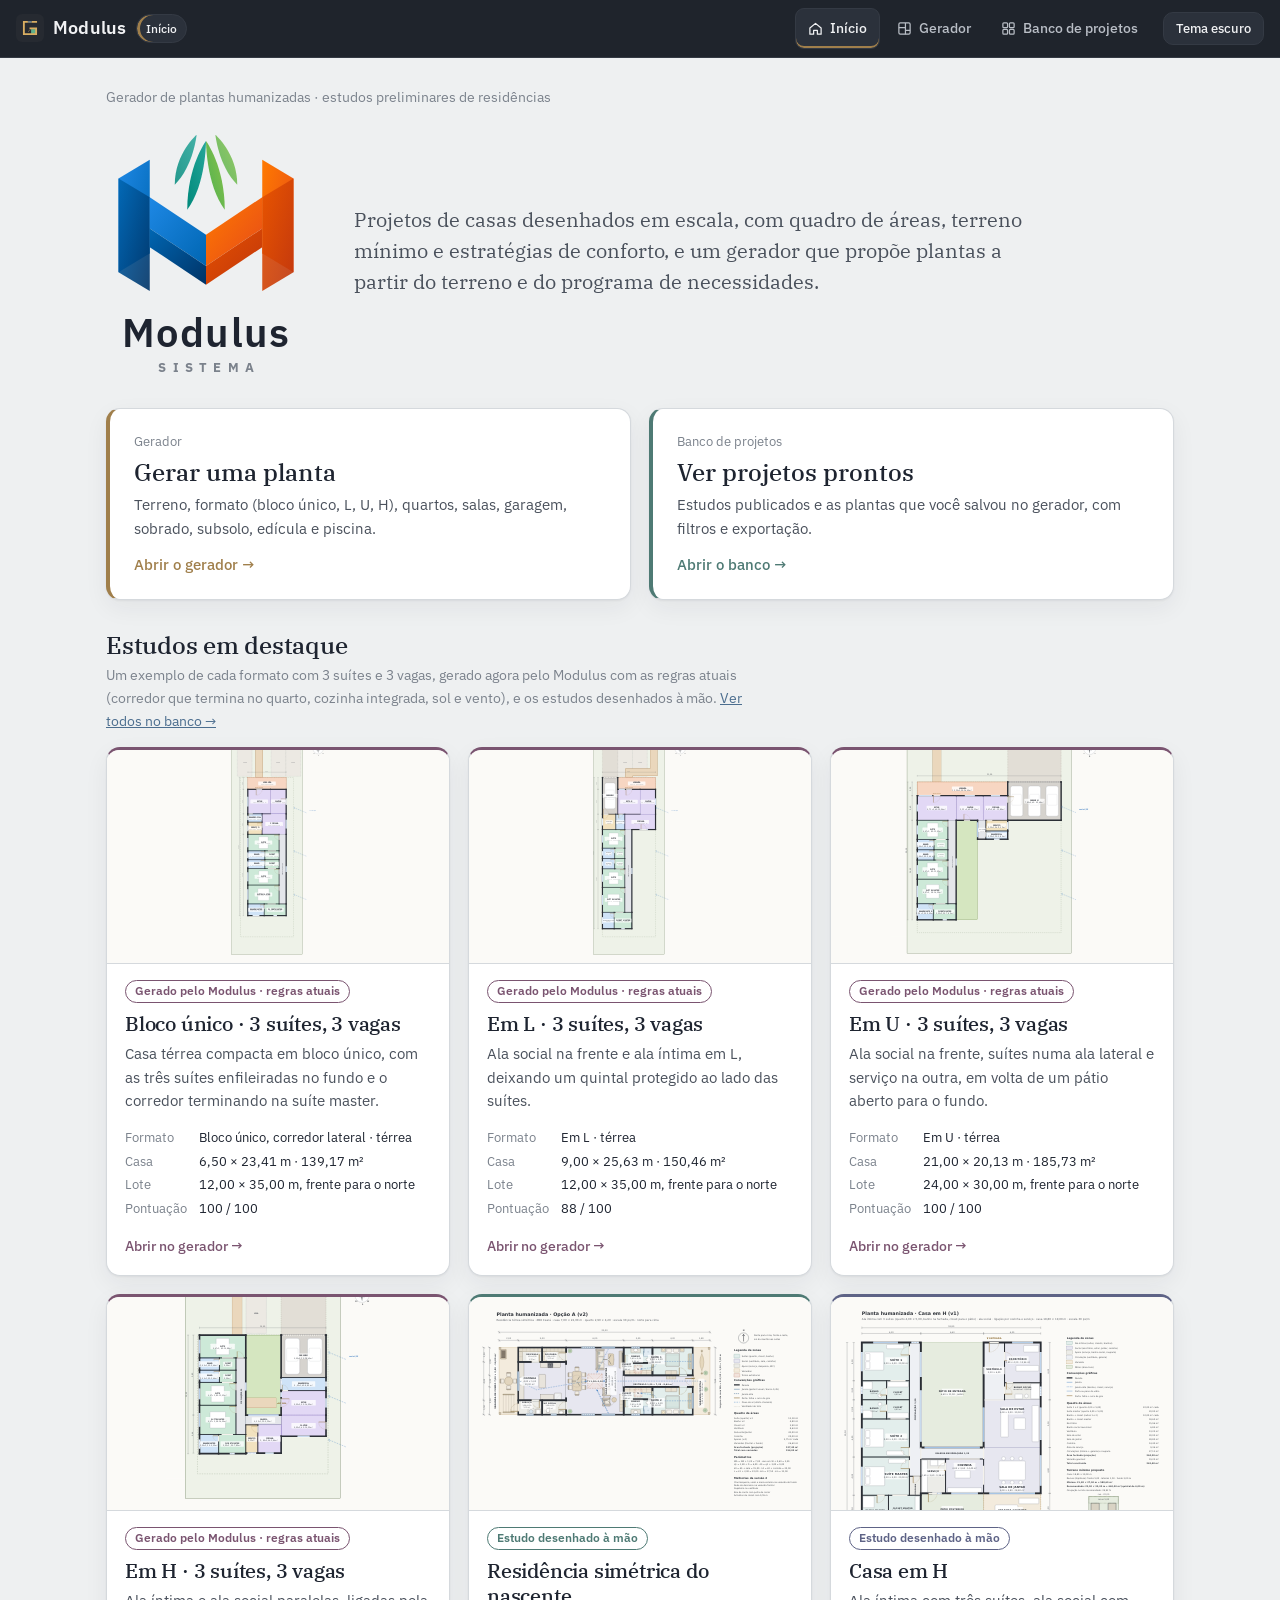
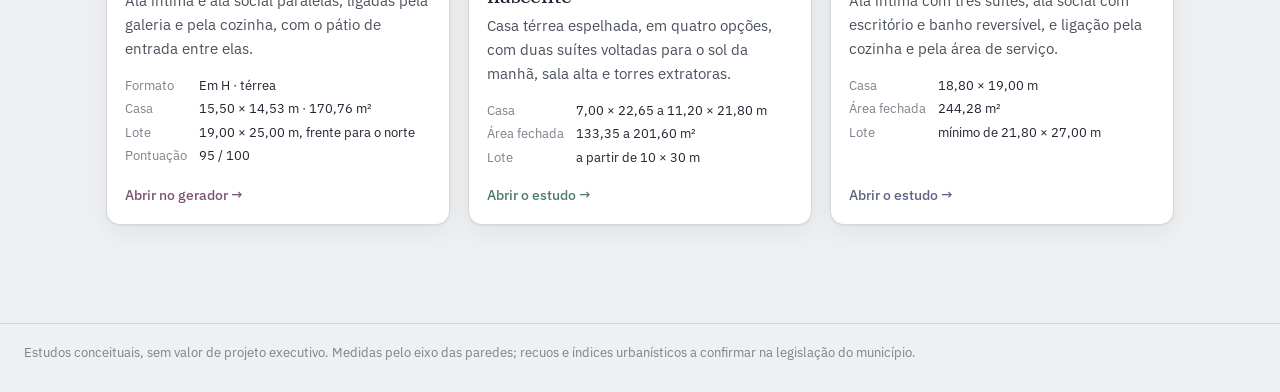
==== commit 4d98f592: "feat(home): logo com o texto ao lado, sem o box Coleção, destaques revistos - Retira o carimbo "Cole" ====
--- a/index.html
+++ b/index.html
@@ -25,9 +25,9 @@
 
 <main class="page">
   <section class="panel" style="--c:var(--brass)">
-    <div class="hero">
-      <div>
-        <p class="kicker">Gerador de plantas humanizadas · estudos preliminares de residências</p>
+    <div class="hero-marca">
+      <p class="kicker">Gerador de plantas humanizadas · estudos preliminares de residências</p>
+      <div class="hero-linha">
         <h1 class="marca-h1"><span class="vh">Modulus</span><svg viewBox="240 105 320 420" aria-hidden="true" focusable="false">
 <defs>
     <linearGradient id="mdHBlueL" x1="0%" y1="0%" x2="100%" y2="100%"><stop offset="0%" stop-color="#1E88E5"/><stop offset="100%" stop-color="#0066B2"/></linearGradient>
@@ -56,11 +56,6 @@
 </svg></h1>
         <p class="lede">Projetos de casas desenhados em escala, com quadro de áreas, terreno mínimo e estratégias de conforto, e um gerador que propõe plantas a partir do terreno e do programa de necessidades.</p>
       </div>
-      <div class="carimbo" aria-label="Resumo da coleção">
-        <div class="title">Coleção</div>
-        <div class="row"><div class="cell"><span class="k">Conteúdo</span><span class="v">Gerador e banco de projetos</span></div><div class="cell"><span class="k">Fase</span><span class="v">Estudo preliminar</span></div></div>
-        <div class="row"><div class="cell"><span class="k">Medidas</span><span class="v">Pelo eixo das paredes</span></div><div class="cell"><span class="k">Responsável técnico</span><span class="v">A definir</span></div></div>
-      </div>
     </div>
 
     <div class="atalhos">
@@ -77,11 +72,15 @@
         <span class="go">Abrir o banco →</span>
       </a>
     </div>
-    <h2 style="margin:6px 0 14px">Estudos em destaque</h2>
-    <div class="projs">
+    <div class="sec-dest">
+      <h2>Estudos em destaque</h2>
+      <p>Um exemplo de cada formato com 3 suítes e 3 vagas, gerado agora pelo Modulus com as regras atuais (corredor que termina no quarto, cozinha integrada, sol e vento), e os estudos desenhados à mão. <a href="banco/">Ver todos no banco →</a></p>
+    </div>
+    <div class="projs" id="destaque">
       <a class="proj" href="casa-simetrica/" style="--c:var(--patina)">
         <div class="thumb"><img src="casa-simetrica/planta_A_v2_norte.svg" alt="Miniatura da planta da residência simétrica, opção A" loading="lazy"></div>
         <div class="body">
+          <span class="tag-ex">Estudo desenhado à mão</span>
           <h2>Residência simétrica do nascente</h2>
           <p>Casa térrea espelhada, em quatro opções, com duas suítes voltadas para o sol da manhã, sala alta e torres extratoras.</p>
           <dl><dt>Casa</dt><dd>7,00 × 22,65 a 11,20 × 21,80 m</dd><dt>Área fechada</dt><dd>133,35 a 201,60 m²</dd><dt>Lote</dt><dd>a partir de 10 × 30 m</dd></dl>
@@ -91,6 +90,7 @@
       <a class="proj" href="casa-h/" style="--c:var(--slate)">
         <div class="thumb"><img src="casa-h/planta_H_v1.svg" alt="Miniatura da planta da casa em H" loading="lazy"></div>
         <div class="body">
+          <span class="tag-ex">Estudo desenhado à mão</span>
           <h2>Casa em H</h2>
           <p>Ala íntima com três suítes, ala social com escritório e banho reversível, e ligação pela cozinha e pela área de serviço.</p>
           <dl><dt>Casa</dt><dd>18,80 × 19,00 m</dd><dt>Área fechada</dt><dd>244,28 m²</dd><dt>Lote</dt><dd>mínimo de 21,80 × 27,00 m</dd></dl>
@@ -101,5 +101,12 @@
   </section>
 </main>
 <footer><div>Estudos conceituais, sem valor de projeto executivo. Medidas pelo eixo das paredes; recuos e índices urbanísticos a confirmar na legislação do município.</div></footer>
+<script src="gerador/motor.js"></script>
+<script src="gerador/desenho.js"></script>
+<script src="assets/exemplos.js"></script>
+<script>
+// exemplos gerados ao vivo antes dos estudos desenhados à mão
+(function(){ try{ const g = Exemplos.gerar(''); const d = document.getElementById('destaque'); d.insertAdjacentHTML('afterbegin', g.map(x => Exemplos.cartao(x)).join('')); Exemplos.ajustar(d); }catch(e){ /* sem o motor, ficam só os estudos */ } })();
+</script>
 </body>
 </html>
--- a/assets/base.css
+++ b/assets/base.css
@@ -166,7 +166,7 @@
 
 footer{border-top:1px solid var(--line);color:var(--ink-3);font-size:13px;padding:18px 24px 28px}
 
-#tip{position:fixed;z-index:60;max-width:280px;background:var(--ink);color:var(--bg);font:400 12.5px/1.45 'IBM Plex Sans',system-ui,sans-serif;padding:8px 11px;border-radius:9px;box-shadow:0 8px 24px rgba(0,0,0,.22);pointer-events:none;opacity:0;transform:translateY(3px);transition:opacity .12s,transform .12s;left:0;top:0}
+#tip{position:fixed;z-index:60;max-width:300px;white-space:pre-line;background:var(--ink);color:var(--bg);font:400 12.5px/1.45 'IBM Plex Sans',system-ui,sans-serif;padding:8px 11px;border-radius:9px;box-shadow:0 8px 24px rgba(0,0,0,.22);pointer-events:none;opacity:0;transform:translateY(3px);transition:opacity .12s,transform .12s;left:0;top:0}
 #tip.on{opacity:1;transform:none}
 
 svg .z-suite{fill:var(--suite-f);stroke:var(--suite-s);stroke-width:.6}
@@ -235,6 +235,8 @@
 .proj .body{padding:16px 18px 18px;display:flex;flex-direction:column;gap:6px;flex:1}
 .proj h2{font-size:20px;margin:0}
 .proj p{margin:0;color:var(--ink-2);font-size:14.5px}
+.proj .tag-ex{align-self:flex-start;font-size:11.5px;font-weight:600;color:var(--c,var(--plum));border:1px solid currentColor;border-radius:999px;padding:1px 9px;margin-bottom:2px}
+.proj .thumb>svg{width:100%;height:100%}
 .proj dl{display:grid;grid-template-columns:auto 1fr;gap:2px 12px;margin:8px 0 0;font-size:13px}
 .proj dt{color:var(--ink-3)}.proj dd{margin:0;font-variant-numeric:tabular-nums}
 .proj .go{margin-top:auto;padding-top:10px;font-size:13.5px;font-weight:500;color:var(--c,var(--brass))}
@@ -292,6 +294,15 @@
 
 /* logo completo na página inicial (nome e subtítulo na cor do tema) */
 .marca-h1{margin:.2rem 0 .6rem;line-height:0}
+/* página inicial: logo e apresentação lado a lado */
+.hero-marca{margin-bottom:26px}
+.hero-linha{display:flex;align-items:center;gap:clamp(20px,4vw,48px)}
+.hero-linha .marca-h1{flex:none;margin:0}
+.hero-linha .lede{margin:0;max-width:56ch;font-size:clamp(17px,1.6vw,20px)}
+@media (max-width:640px){.hero-linha{flex-direction:column;align-items:flex-start}}
+.sec-dest{display:flex;flex-direction:column;gap:4px;margin:6px 0 14px}
+.sec-dest h2{margin:0}
+.sec-dest p{margin:0;color:var(--ink-3);font-size:14px;max-width:80ch}
 .marca-h1 svg{width:clamp(150px,20vw,200px);height:auto;display:block}
 .vh{position:absolute;width:1px;height:1px;overflow:hidden;clip:rect(0 0 0 0);white-space:nowrap}
 /* Marca Modulus: ícone em assets/logo.svg e logo completo em assets/logo-completo.svg; nome em uma cor só */
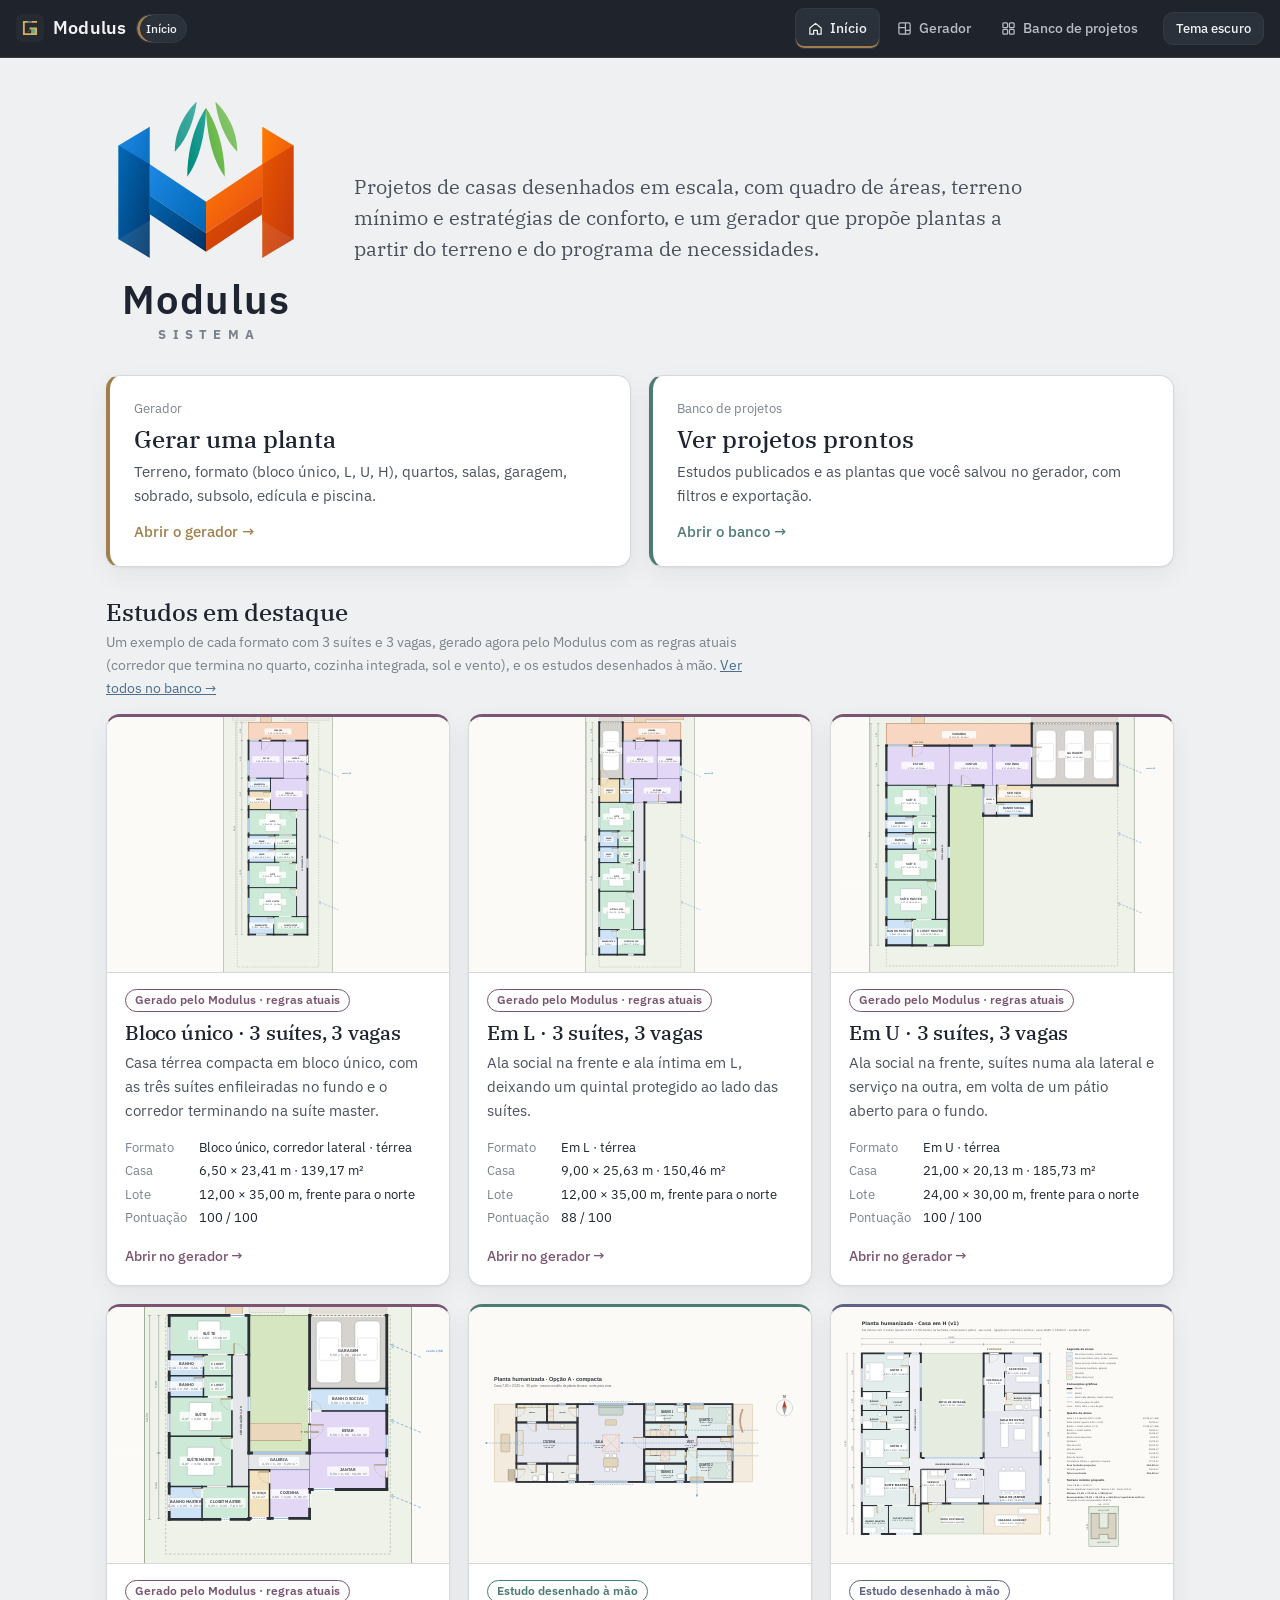
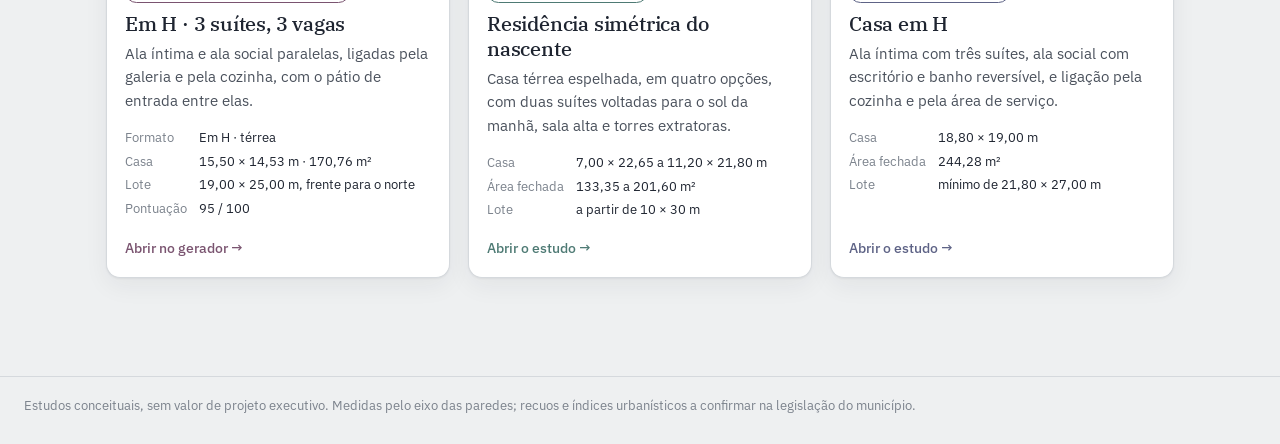
==== commit cf6f417d: "feat: fim do beta e página inicial sem a frase solta - Beta encerrado (decisão do usuário): blocos g" ====
--- a/index.html
+++ b/index.html
@@ -26,7 +26,6 @@
 <main class="page">
   <section class="panel" style="--c:var(--brass)">
     <div class="hero-marca">
-      <p class="kicker">Gerador de plantas humanizadas · estudos preliminares de residências</p>
       <div class="hero-linha">
         <h1 class="marca-h1"><span class="vh">Modulus</span><svg viewBox="240 105 320 420" aria-hidden="true" focusable="false">
 <defs>
--- a/assets/base.css
+++ b/assets/base.css
@@ -135,6 +135,7 @@
 tr.zone td{background:var(--surface);font-weight:500}
 tr.total td{font-weight:600;border-top:2px solid var(--graphite)}
 .calc{border-bottom:1px dotted var(--ink-3);cursor:help}
+.tag-ok,.tag-nao{display:inline-block;font-size:11.5px;font-weight:600;padding:2px 8px;border-radius:999px;border:1px solid currentColor;white-space:nowrap}.tag-ok{color:var(--patina)}.tag-nao{color:var(--rust)}
 .tag{display:inline-block;font-size:12px;line-height:1;padding:5px 8px;border-radius:999px;border:1px solid;white-space:nowrap}
 .t-suite{background:var(--suite-f);border-color:var(--suite-s);color:var(--suite-s)}
 .t-social{background:var(--social-f);border-color:var(--social-s);color:var(--social-s)}
@@ -230,7 +231,7 @@
 .proj{display:flex;flex-direction:column;background:var(--surface-2);border:1px solid var(--line);border-top:3px solid var(--c,var(--brass));border-radius:var(--radius);box-shadow:var(--shadow);overflow:hidden;color:inherit;text-decoration:none;transition:transform .15s,border-color .15s}
 .proj:hover{transform:translateY(-2px);border-color:var(--ink-3)}
 .proj:focus-visible{outline:2px solid var(--steel);outline-offset:2px}
-.proj .thumb{aspect-ratio:16/10;background:#FBFAF7;display:grid;place-items:center;overflow:hidden;border-bottom:1px solid var(--line)}
+.proj .thumb{aspect-ratio:4/3;background:#FBFAF7;display:grid;place-items:center;overflow:hidden;border-bottom:1px solid var(--line)}
 .proj .thumb img{width:100%;height:100%;object-fit:contain;padding:8px}
 .proj .body{padding:16px 18px 18px;display:flex;flex-direction:column;gap:6px;flex:1}
 .proj h2{font-size:20px;margin:0}
@@ -334,8 +335,6 @@
 .card.res{border-top:3px solid var(--c);padding-top:0;overflow:hidden}
 .card.res>.res-head{margin:0 -22px 14px;padding:12px 22px;background:color-mix(in srgb,var(--c) 9%,var(--surface-2));border-bottom:1px solid var(--line)}
 .card.res>.res-head h3{margin:0}
-/* sinalizador beta (assets/base.js): .so-beta só aparece com ?beta=1; .sem-beta some quando o beta está ligado */
-html:not(.beta) .so-beta,html.beta .sem-beta{display:none!important}
 
 /* Barra superior com contraste em relação ao conteúdo */
 :root{--hdr-bg:#1F242C;--hdr-ink:#F1F2F4;--hdr-ink-2:#B9BEC6;--hdr-line:#343A44;--hdr-btn:#2B313B}
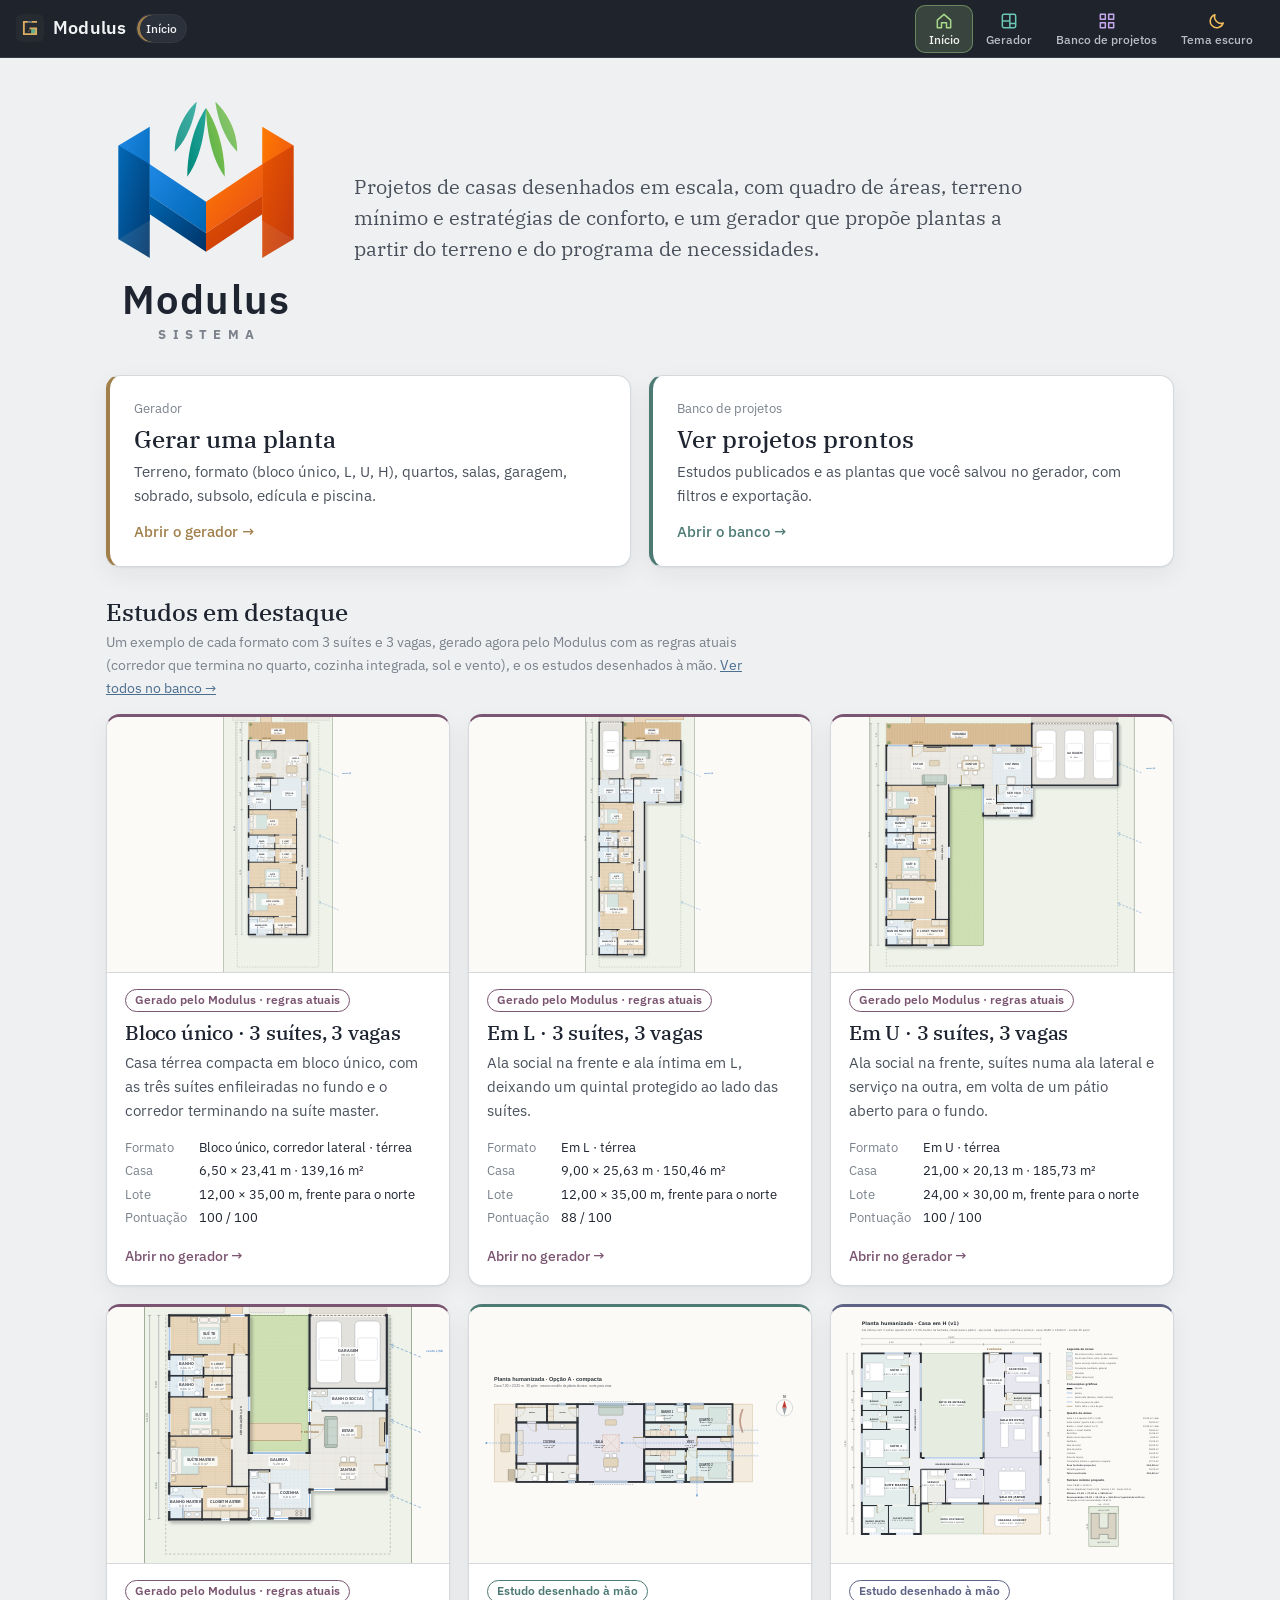
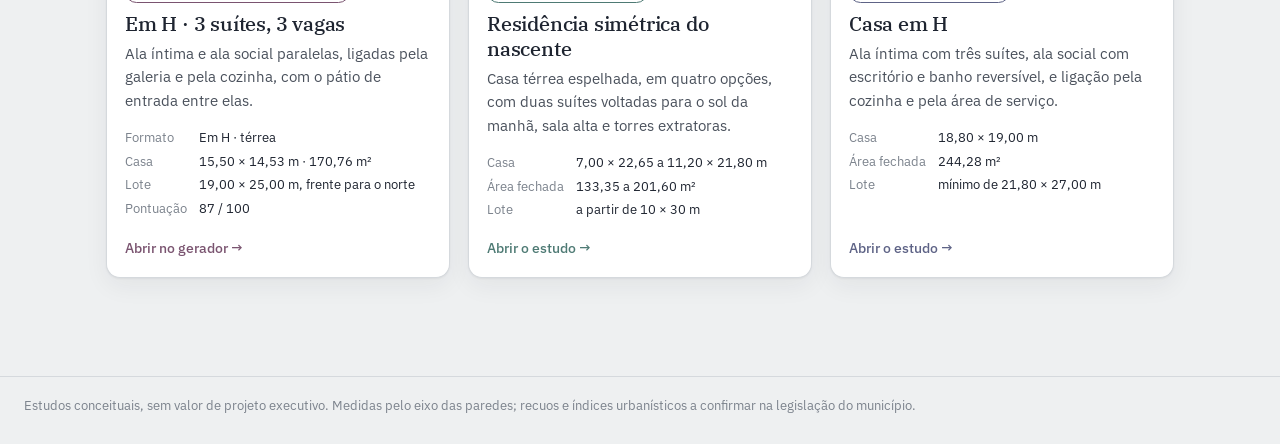
==== commit e17fb7e0: "feat(paginas): miniaturas humanizadas no início e no banco; F1 documentada As miniaturas dos exemplo" ====
--- a/index.html
+++ b/index.html
@@ -101,6 +101,7 @@
 </main>
 <footer><div>Estudos conceituais, sem valor de projeto executivo. Medidas pelo eixo das paredes; recuos e índices urbanísticos a confirmar na legislação do município.</div></footer>
 <script src="gerador/motor.js"></script>
+<script src="gerador/mobilia.js"></script>
 <script src="gerador/desenho.js"></script>
 <script src="assets/exemplos.js"></script>
 <script>
--- a/assets/base.css
+++ b/assets/base.css
@@ -13,23 +13,23 @@
 }
 @media (prefers-color-scheme:dark){
   :root:not([data-theme="light"]){
-    --bg:#14171C;--surface:#1A1E24;--surface-2:#222730;--glass:rgba(27,31,37,.76);
-    --ink:#E6E8EB;--ink-2:#B4BAC2;--ink-3:#848B95;--line:#343A43;
-    --brass:#C9A56B;--moss:#92A882;--patina:#7FB0A8;--slate:#9A9FCB;--rust:#D08D72;--steel:#79A7D6;--graphite:#C5CAD1;--plum:#C9A0BE;--brass-ink:#D4B27A;
-    --suite-f:#233633;--suite-s:#7FB0A8;--social-f:#2A2B3D;--social-s:#9A9FCB;--apoio-f:#2B2B28;--apoio-s:#A9A99F;
-    --var-f:#3A3122;--var-s:#C9A56B;--torre-f:#3D2A23;--torre-s:#D08D72;--recuo-f:#26301F;--recuo-s:#92A882;
-    --glass-f:#22303D;--win:#79A7D6;--door:#C9A56B;--flow:#6FA8E8;--axis:#6E747C;--struct-f:#34363A;--struct-s:#9A9C97;
-    --shadow:0 1px 2px rgba(0,0,0,.3),0 8px 24px rgba(0,0,0,.25);
+    --bg:#0F2840;--surface:#14334E;--surface-2:#1B4160;--glass:rgba(20,51,78,.82);
+    --ink:#EAF2ED;--ink-2:#B2CCC6;--ink-3:#8FB3AD;--line:#2A6470;
+    --brass:#F2BE5C;--moss:#A9D98A;--patina:#6BC7B6;--slate:#C7A8F0;--rust:#F59E85;--steel:#7EC9F2;--graphite:#DCEAE5;--plum:#EBA9D4;--brass-ink:#F2BE5C;
+    --suite-f:#244E61;--suite-s:#6BC7B6;--social-f:#34486B;--social-s:#C7A8F0;--apoio-f:#304F64;--apoio-s:#B2CCC6;
+    --var-f:#3C4C51;--var-s:#F2BE5C;--torre-f:#3D4658;--torre-s:#F59E85;--recuo-f:#2F5159;--recuo-s:#A9D98A;
+    --glass-f:#274E6C;--win:#7EC9F2;--door:#F2BE5C;--flow:#7EC9F2;--axis:#6E9A98;--struct-f:#2E4C61;--struct-s:#A7BDB8;
+    --shadow:0 1px 2px rgba(4,14,24,.35),0 8px 24px rgba(4,14,24,.3);
   }
 }
 :root[data-theme="dark"]{
-  --bg:#14171C;--surface:#1A1E24;--surface-2:#222730;--glass:rgba(27,31,37,.76);
-  --ink:#E6E8EB;--ink-2:#B4BAC2;--ink-3:#848B95;--line:#343A43;
-  --brass:#C9A56B;--moss:#92A882;--patina:#7FB0A8;--slate:#9A9FCB;--rust:#D08D72;--steel:#79A7D6;--graphite:#C5CAD1;--plum:#C9A0BE;--brass-ink:#D4B27A;
-  --suite-f:#233633;--suite-s:#7FB0A8;--social-f:#2A2B3D;--social-s:#9A9FCB;--apoio-f:#2B2B28;--apoio-s:#A9A99F;
-  --var-f:#3A3122;--var-s:#C9A56B;--torre-f:#3D2A23;--torre-s:#D08D72;--recuo-f:#26301F;--recuo-s:#92A882;
-  --glass-f:#22303D;--win:#79A7D6;--door:#C9A56B;--flow:#6FA8E8;--axis:#6E747C;--struct-f:#34363A;--struct-s:#9A9C97;
-  --shadow:0 1px 2px rgba(0,0,0,.3),0 8px 24px rgba(0,0,0,.25);
+  --bg:#0F2840;--surface:#14334E;--surface-2:#1B4160;--glass:rgba(20,51,78,.82);
+  --ink:#EAF2ED;--ink-2:#B2CCC6;--ink-3:#8FB3AD;--line:#2A6470;
+  --brass:#F2BE5C;--moss:#A9D98A;--patina:#6BC7B6;--slate:#C7A8F0;--rust:#F59E85;--steel:#7EC9F2;--graphite:#DCEAE5;--plum:#EBA9D4;--brass-ink:#F2BE5C;
+  --suite-f:#244E61;--suite-s:#6BC7B6;--social-f:#34486B;--social-s:#C7A8F0;--apoio-f:#304F64;--apoio-s:#B2CCC6;
+  --var-f:#3C4C51;--var-s:#F2BE5C;--torre-f:#3D4658;--torre-s:#F59E85;--recuo-f:#2F5159;--recuo-s:#A9D98A;
+  --glass-f:#274E6C;--win:#7EC9F2;--door:#F2BE5C;--flow:#7EC9F2;--axis:#6E9A98;--struct-f:#2E4C61;--struct-s:#A7BDB8;
+  --shadow:0 1px 2px rgba(4,14,24,.35),0 8px 24px rgba(4,14,24,.3);
 }
 html{scroll-padding-top:calc(env(safe-area-inset-top,0px) + 80px)}
 *,*::before,*::after{box-sizing:border-box}
@@ -266,21 +266,24 @@
 .plan-box{background:#FBFAF7;border:1px solid var(--line);border-radius:var(--radius);padding:10px;box-shadow:var(--shadow);margin-bottom:14px;overflow:auto}
 .plan-box svg{display:block;width:100%;height:auto;max-height:78vh}
 
-/* Menu geral (Início · Gerador · Banco de projetos) */
-.topnav{display:flex;align-items:center;gap:4px;flex:none}
-.topnav a{display:inline-flex;align-items:center;gap:7px;font-size:13.5px;font-weight:500;color:var(--ink-2);text-decoration:none;padding:8px 12px;border-radius:9px;border:1px solid transparent}
-.topnav a:hover{color:var(--ink);background:var(--surface-2)}
-.topnav a[aria-current="page"]{color:var(--ink);background:var(--surface-2);border-color:var(--line);box-shadow:inset 0 -2px 0 var(--brass)}
-.topnav a:focus-visible{outline:2px solid var(--steel);outline-offset:2px}
-.topnav svg{width:15px;height:15px;flex:none}
-.navbtn{display:none}
+/* Menu geral (Início · Gerador · Banco de projetos · tema): ícone sobre o rótulo, cada ícone na cor da sua seção.
+   A barra é escura nos dois temas; as cores dos ícones (--nav-*) passam de 3:1 sobre ela. */
+.topnav{display:flex;align-items:center;gap:2px;flex:none}
+.nav-b{--c:var(--nav-inicio);display:inline-flex;flex-direction:column;align-items:center;justify-content:center;gap:3px;min-width:58px;height:48px;padding:4px 10px;font:500 11.5px/1.1 'IBM Plex Sans',system-ui,sans-serif;color:var(--ink-2);text-decoration:none;background:transparent;border:1px solid transparent;border-radius:10px;cursor:pointer;flex:none;white-space:nowrap;transition:background .15s,color .15s}
+.nav-b svg{width:20px;height:20px;flex:none;color:var(--c)}
+.nav-b:hover{color:var(--ink);background:color-mix(in srgb,var(--c) 10%,transparent)}
+.nav-b[aria-current="page"]{color:var(--ink);background:color-mix(in srgb,var(--c) 18%,transparent);border-color:color-mix(in srgb,var(--c) 45%,transparent)}
+.nav-b:focus-visible{outline:2px solid var(--c);outline-offset:2px}
+.nav-b .ls{display:none}
+@media (prefers-reduced-motion:reduce){.nav-b{transition:none}}
 @media (max-width:760px){
-  .navbtn{display:inline-flex}
-  .topnav{display:none;position:absolute;top:calc(var(--hdr) - 4px);right:12px;left:12px;flex-direction:column;align-items:stretch;background:var(--surface-2);border:1px solid var(--line);border-radius:12px;padding:6px;box-shadow:var(--shadow);z-index:50}
-  body.nav-open .topnav{display:flex}
-  .topnav a{padding:11px 12px;font-size:15px}
+  .bar-in{gap:6px;padding:0 10px}
+  .nav-b{min-width:52px;padding:4px 6px}
+  .nav-b .ll{display:none}.nav-b .ls{display:inline}
   .bar-in .crumb .sec{display:none}
 }
+@media (max-width:560px){header.bar .crumb{display:none}}
+@media (max-width:520px){.wordmark{display:none}}
 .atalhos{display:grid;grid-template-columns:repeat(2,minmax(0,1fr));gap:18px;margin:0 0 30px}
 @media (max-width:760px){.atalhos{grid-template-columns:minmax(0,1fr)}}
 .atalho{display:flex;flex-direction:column;gap:6px;padding:22px 24px;background:var(--surface-2);border:1px solid var(--line);border-left:4px solid var(--c);border-radius:var(--radius);box-shadow:var(--shadow);color:inherit;text-decoration:none;transition:border-color .15s,transform .15s}
@@ -314,8 +317,8 @@
 
 /* Zonas da planta: cores fortes e distintas (mesma paleta do desenho) */
 :root{--z-intimo-f:#CDE9D8;--z-intimo-s:#2E7D5B;--z-molhado-f:#CFE3F7;--z-molhado-s:#2F6FB0;--z-social-f:#E2D8F5;--z-social-s:#6A4FB3;--z-apoio-f:#F2E2BF;--z-apoio-s:#8A6219;--z-circ-f:#E4E6EA;--z-circ-s:#4B5563;--z-varanda-f:#F7D6C2;--z-varanda-s:#A8471F;--z-garagem-f:#D6D3CE;--z-garagem-s:#44403C;--z-patio-f:#D5E6C0;--z-patio-s:#4D6A2C}
-@media (prefers-color-scheme:dark){:root:not([data-theme="light"]){--z-intimo-f:#173A2B;--z-intimo-s:#6FD3A3;--z-molhado-f:#16304A;--z-molhado-s:#7DB8F2;--z-social-f:#2A2147;--z-social-s:#B8A2F2;--z-apoio-f:#3A2E14;--z-apoio-s:#E6C27A;--z-circ-f:#2A2D33;--z-circ-s:#B6BCC6;--z-varanda-f:#3E2418;--z-varanda-s:#F0A37E;--z-garagem-f:#2E2C2A;--z-garagem-s:#CFCAC3;--z-patio-f:#25331A;--z-patio-s:#AFCF8A}}
-:root[data-theme="dark"]{--z-intimo-f:#173A2B;--z-intimo-s:#6FD3A3;--z-molhado-f:#16304A;--z-molhado-s:#7DB8F2;--z-social-f:#2A2147;--z-social-s:#B8A2F2;--z-apoio-f:#3A2E14;--z-apoio-s:#E6C27A;--z-circ-f:#2A2D33;--z-circ-s:#B6BCC6;--z-varanda-f:#3E2418;--z-varanda-s:#F0A37E;--z-garagem-f:#2E2C2A;--z-garagem-s:#CFCAC3;--z-patio-f:#25331A;--z-patio-s:#AFCF8A}
+@media (prefers-color-scheme:dark){:root:not([data-theme="light"]){--z-intimo-f:#275260;--z-intimo-s:#7EE0B4;--z-molhado-f:#274E6C;--z-molhado-s:#7EC9F2;--z-social-f:#34486B;--z-social-s:#C7A8F0;--z-apoio-f:#3C4C51;--z-apoio-s:#F2BE5C;--z-circ-f:#304F64;--z-circ-s:#B2CCC6;--z-varanda-f:#3D4658;--z-varanda-s:#F59E85;--z-garagem-f:#364F64;--z-garagem-s:#D3CFC6;--z-patio-f:#2F5159;--z-patio-s:#A9D98A}}
+:root[data-theme="dark"]{--z-intimo-f:#275260;--z-intimo-s:#7EE0B4;--z-molhado-f:#274E6C;--z-molhado-s:#7EC9F2;--z-social-f:#34486B;--z-social-s:#C7A8F0;--z-apoio-f:#3C4C51;--z-apoio-s:#F2BE5C;--z-circ-f:#304F64;--z-circ-s:#B2CCC6;--z-varanda-f:#3D4658;--z-varanda-s:#F59E85;--z-garagem-f:#364F64;--z-garagem-s:#D3CFC6;--z-patio-f:#2F5159;--z-patio-s:#A9D98A}
 .z-intimo{background:var(--z-intimo-f);border-color:var(--z-intimo-s);color:var(--z-intimo-s)}
 .z-molhado{background:var(--z-molhado-f);border-color:var(--z-molhado-s);color:var(--z-molhado-s)}
 .z-social{background:var(--z-social-f);border-color:var(--z-social-s);color:var(--z-social-s)}
@@ -338,15 +341,17 @@
 
 /* Barra superior com contraste em relação ao conteúdo */
 :root{--hdr-bg:#1F242C;--hdr-ink:#F1F2F4;--hdr-ink-2:#B9BEC6;--hdr-line:#343A44;--hdr-btn:#2B313B}
-@media (prefers-color-scheme:dark){:root:not([data-theme="light"]){--hdr-bg:#2C333E;--hdr-ink:#F1F2F4;--hdr-ink-2:#C3C8D0;--hdr-line:#424A57;--hdr-btn:#38404C}}
-:root[data-theme="dark"]{--hdr-bg:#2C333E;--hdr-ink:#F1F2F4;--hdr-ink-2:#C3C8D0;--hdr-line:#424A57;--hdr-btn:#38404C}
+@media (prefers-color-scheme:dark){:root:not([data-theme="light"]){--hdr-bg:#0F2F4A;--hdr-ink:#EAF2ED;--hdr-ink-2:#B2CCC6;--hdr-line:#2A6470;--hdr-btn:#1B4160}}
+:root[data-theme="dark"]{--hdr-bg:#0F2F4A;--hdr-ink:#EAF2ED;--hdr-ink-2:#B2CCC6;--hdr-line:#2A6470;--hdr-btn:#1B4160}
 header.bar{background:var(--hdr-bg);border-bottom-color:var(--hdr-line);backdrop-filter:none;-webkit-backdrop-filter:none;color:var(--hdr-ink)}
 header.bar .wordmark{color:var(--hdr-ink)}
 header.bar .crumb{color:var(--hdr-ink-2)}
 header.bar .crumb .chip{background:var(--hdr-btn);border-color:var(--hdr-line);color:var(--hdr-ink)}
 header.bar .btn,header.bar .back{background:var(--hdr-btn);border-color:var(--hdr-line);color:var(--hdr-ink)}
 header.bar .btn:hover,header.bar .back:hover{border-color:var(--hdr-ink-2)}
-header.bar .topnav a{color:var(--hdr-ink-2)}
-header.bar .topnav a:hover{color:var(--hdr-ink);background:var(--hdr-btn)}
-header.bar .topnav a[aria-current="page"]{color:var(--hdr-ink);background:var(--hdr-btn);border-color:var(--hdr-line)}
-@media (max-width:760px){header.bar .topnav{background:var(--hdr-bg);border-color:var(--hdr-line)}}
+:root{--nav-inicio:#A9D98A;--nav-gerador:#6BC7B6;--nav-banco:#C7A8F0;--nav-tema:#F2BE5C}
+header.bar .nav-b{color:var(--hdr-ink-2)}
+header.bar .nav-b:hover,header.bar .nav-b[aria-current="page"]{color:var(--hdr-ink)}
+/* V3: no tema escuro, cards e indicadores levemente tingidos pela cor da seção (--c) */
+@media (prefers-color-scheme:dark){:root:not([data-theme="light"]) :is(.stat,.atalho,.card.tint){background:color-mix(in srgb,var(--c,var(--brass)) 7%,var(--surface-2))}}
+:root[data-theme="dark"] :is(.stat,.atalho,.card.tint){background:color-mix(in srgb,var(--c,var(--brass)) 7%,var(--surface-2))}
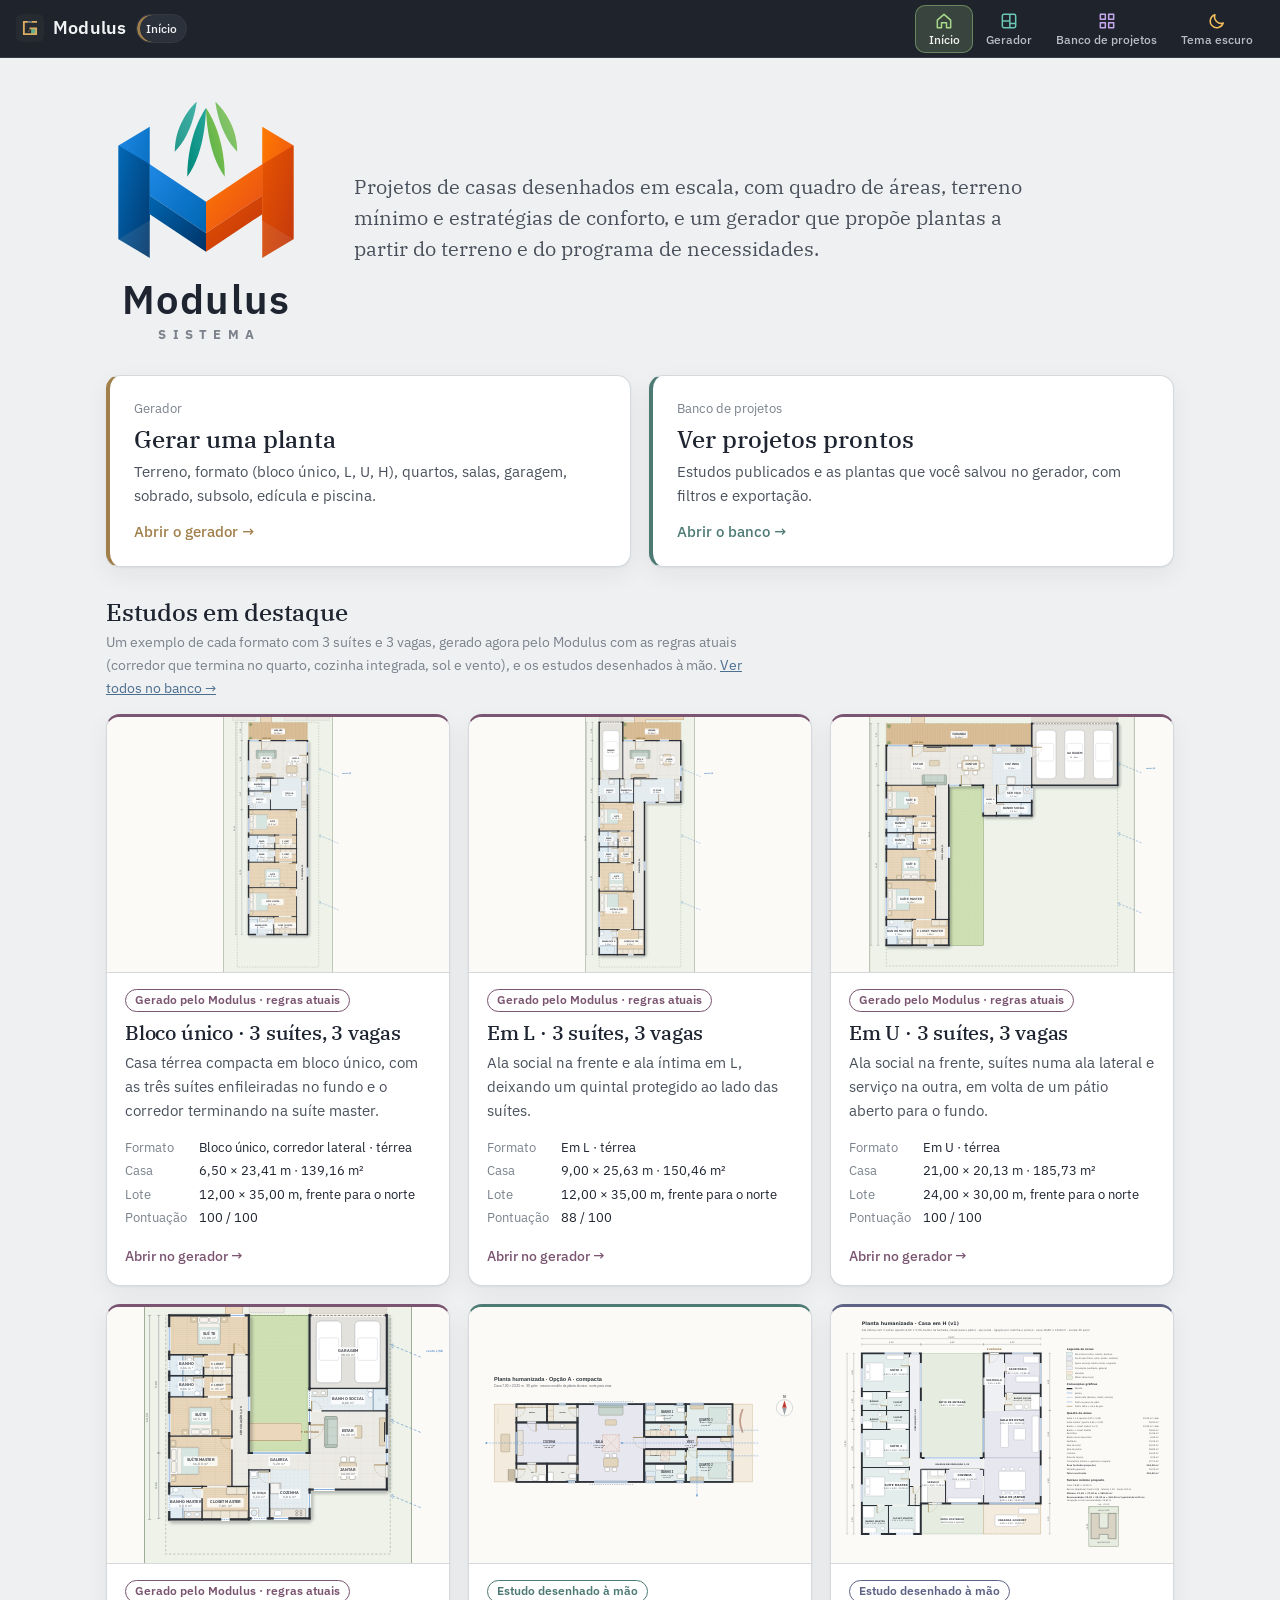
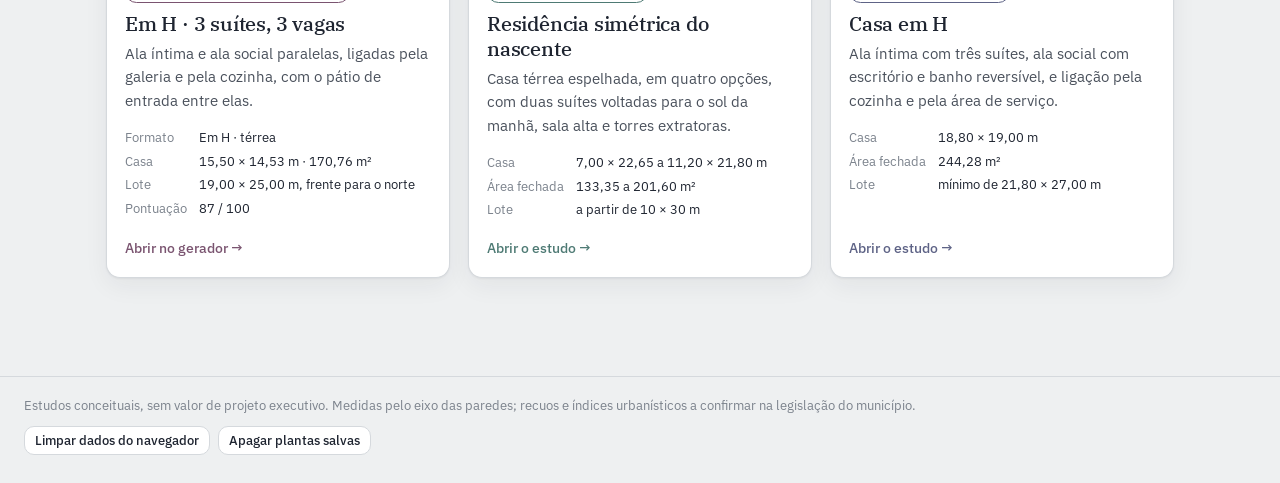
==== commit 79c7fd29: "feat(limpeza): botões para limpar os dados do navegador e apagar as plantas salvas assets/limpeza.js" ====
--- a/index.html
+++ b/index.html
@@ -11,6 +11,7 @@
 <link href="https://fonts.googleapis.com/css2?family=IBM+Plex+Sans:wght@400;500;600&family=IBM+Plex+Serif:ital,wght@0,400;0,500;1,400&display=swap" rel="stylesheet">
 <link rel="stylesheet" href="assets/base.css">
 <script src="assets/base.js"></script>
+<script src="assets/limpeza.js"></script>
 </head>
 <body data-nav="inicio" data-root="">
 <header class="bar">
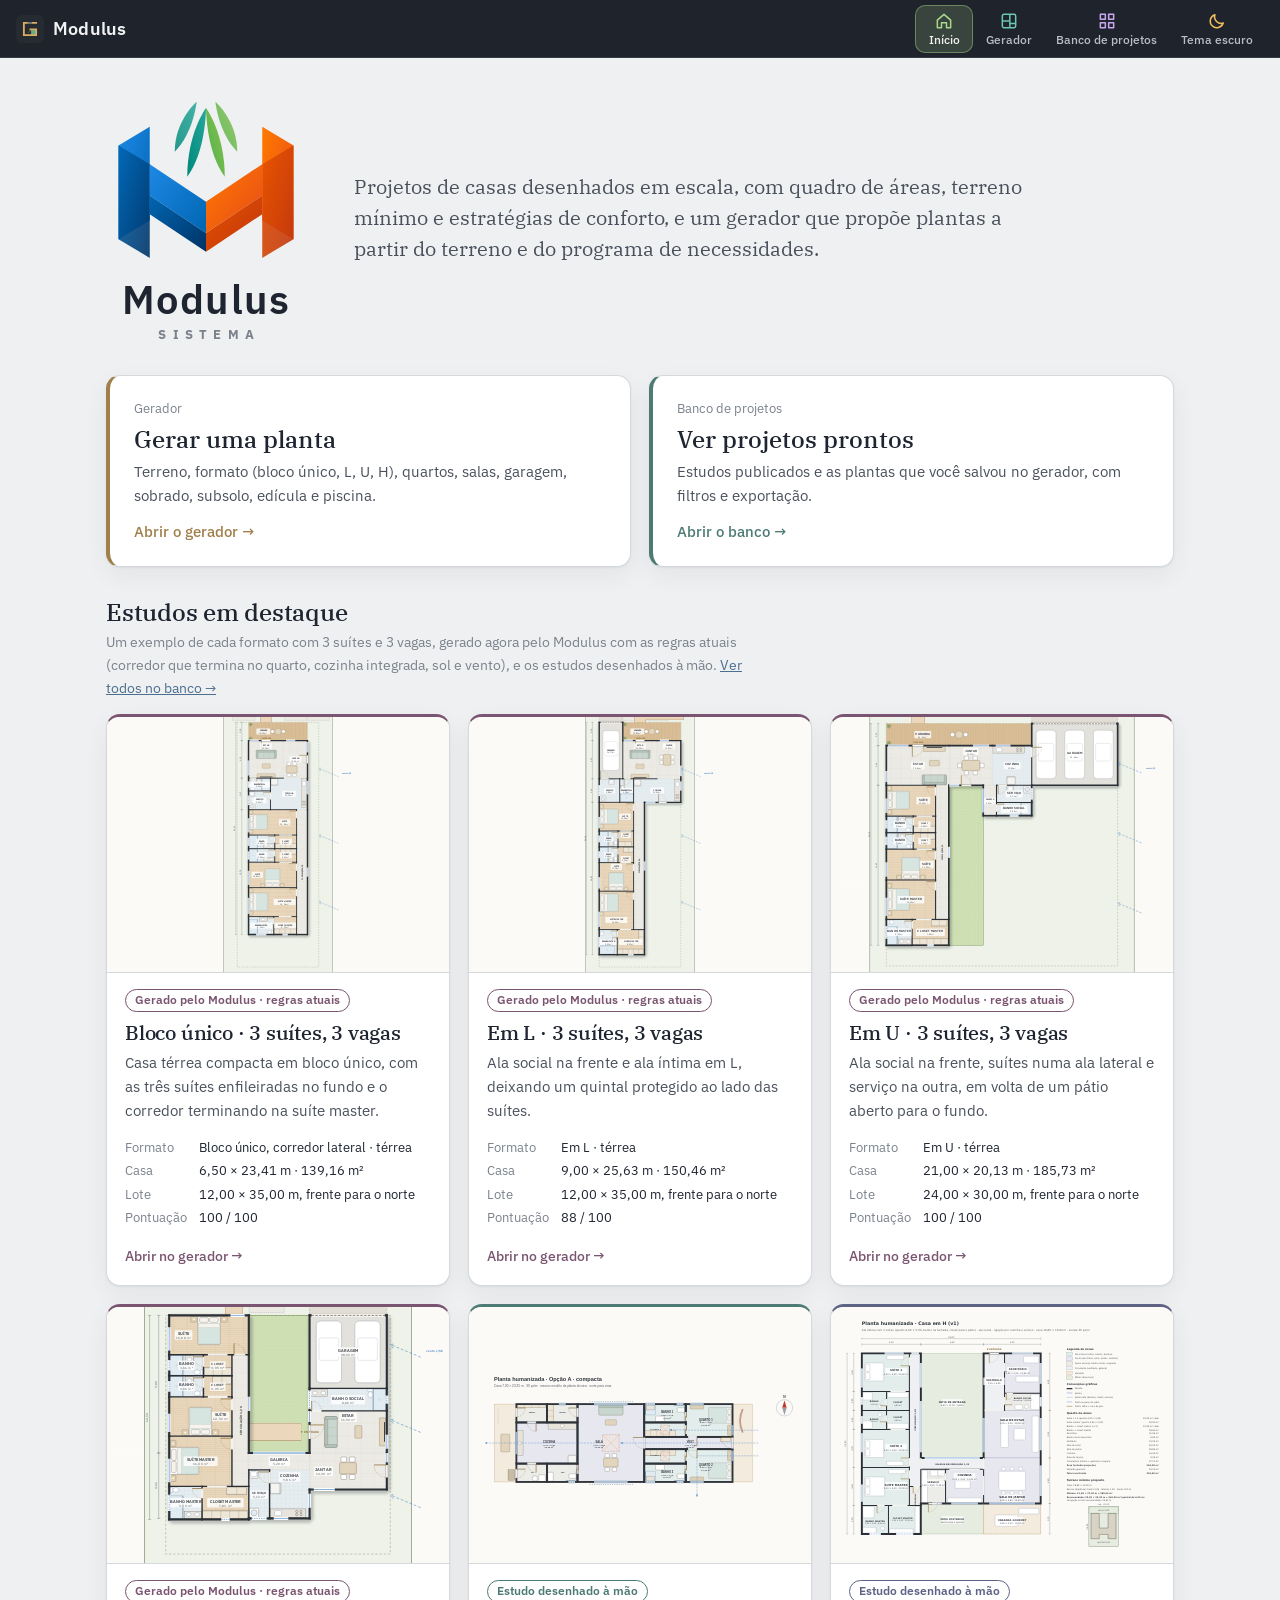
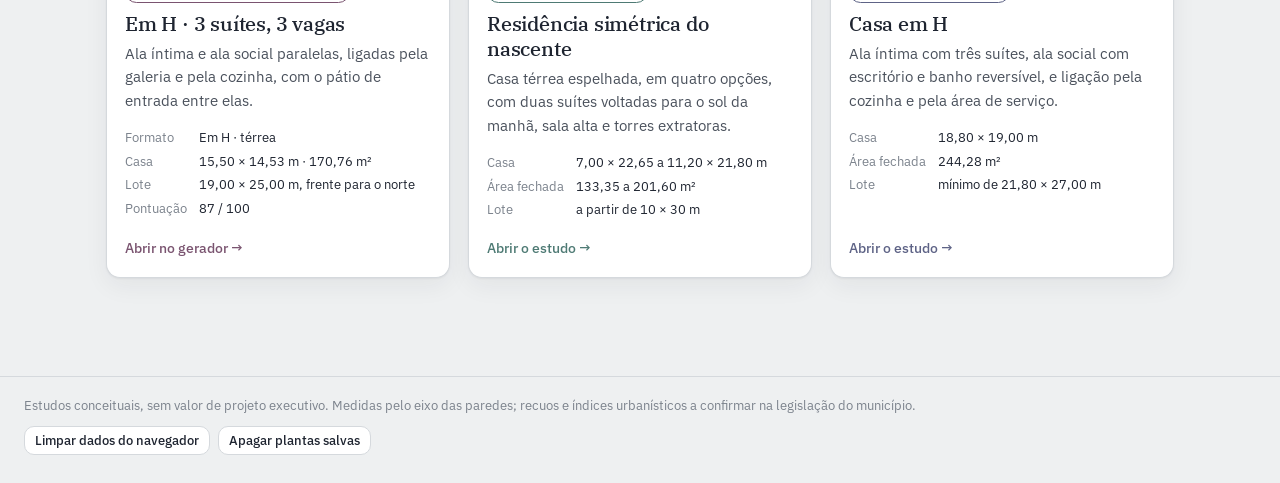
==== commit 9c8d6120: "style(topo): sem indicador de página nas páginas do menu Início, Gerador e Banco perdem o chip ao la" ====
--- a/index.html
+++ b/index.html
@@ -18,7 +18,6 @@
   <div class="bar-in">
     <div class="brand">
       <div class="brand-mark" aria-hidden="true"><span></span></div>
-      <div class="crumb"><span class="chip">Início</span></div>
     </div>
     <button class="btn" id="themeBtn" type="button" data-tip="Alterna entre o tema claro e o escuro. A escolha fica guardada neste navegador">Tema escuro</button>
   </div>
--- a/assets/base.css
+++ b/assets/base.css
@@ -283,7 +283,6 @@
   .bar-in .crumb .sec{display:none}
 }
 @media (max-width:560px){header.bar .crumb{display:none}}
-@media (max-width:520px){.wordmark{display:none}}
 .atalhos{display:grid;grid-template-columns:repeat(2,minmax(0,1fr));gap:18px;margin:0 0 30px}
 @media (max-width:760px){.atalhos{grid-template-columns:minmax(0,1fr)}}
 .atalho{display:flex;flex-direction:column;gap:6px;padding:22px 24px;background:var(--surface-2);border:1px solid var(--line);border-left:4px solid var(--c);border-radius:var(--radius);box-shadow:var(--shadow);color:inherit;text-decoration:none;transition:border-color .15s,transform .15s}
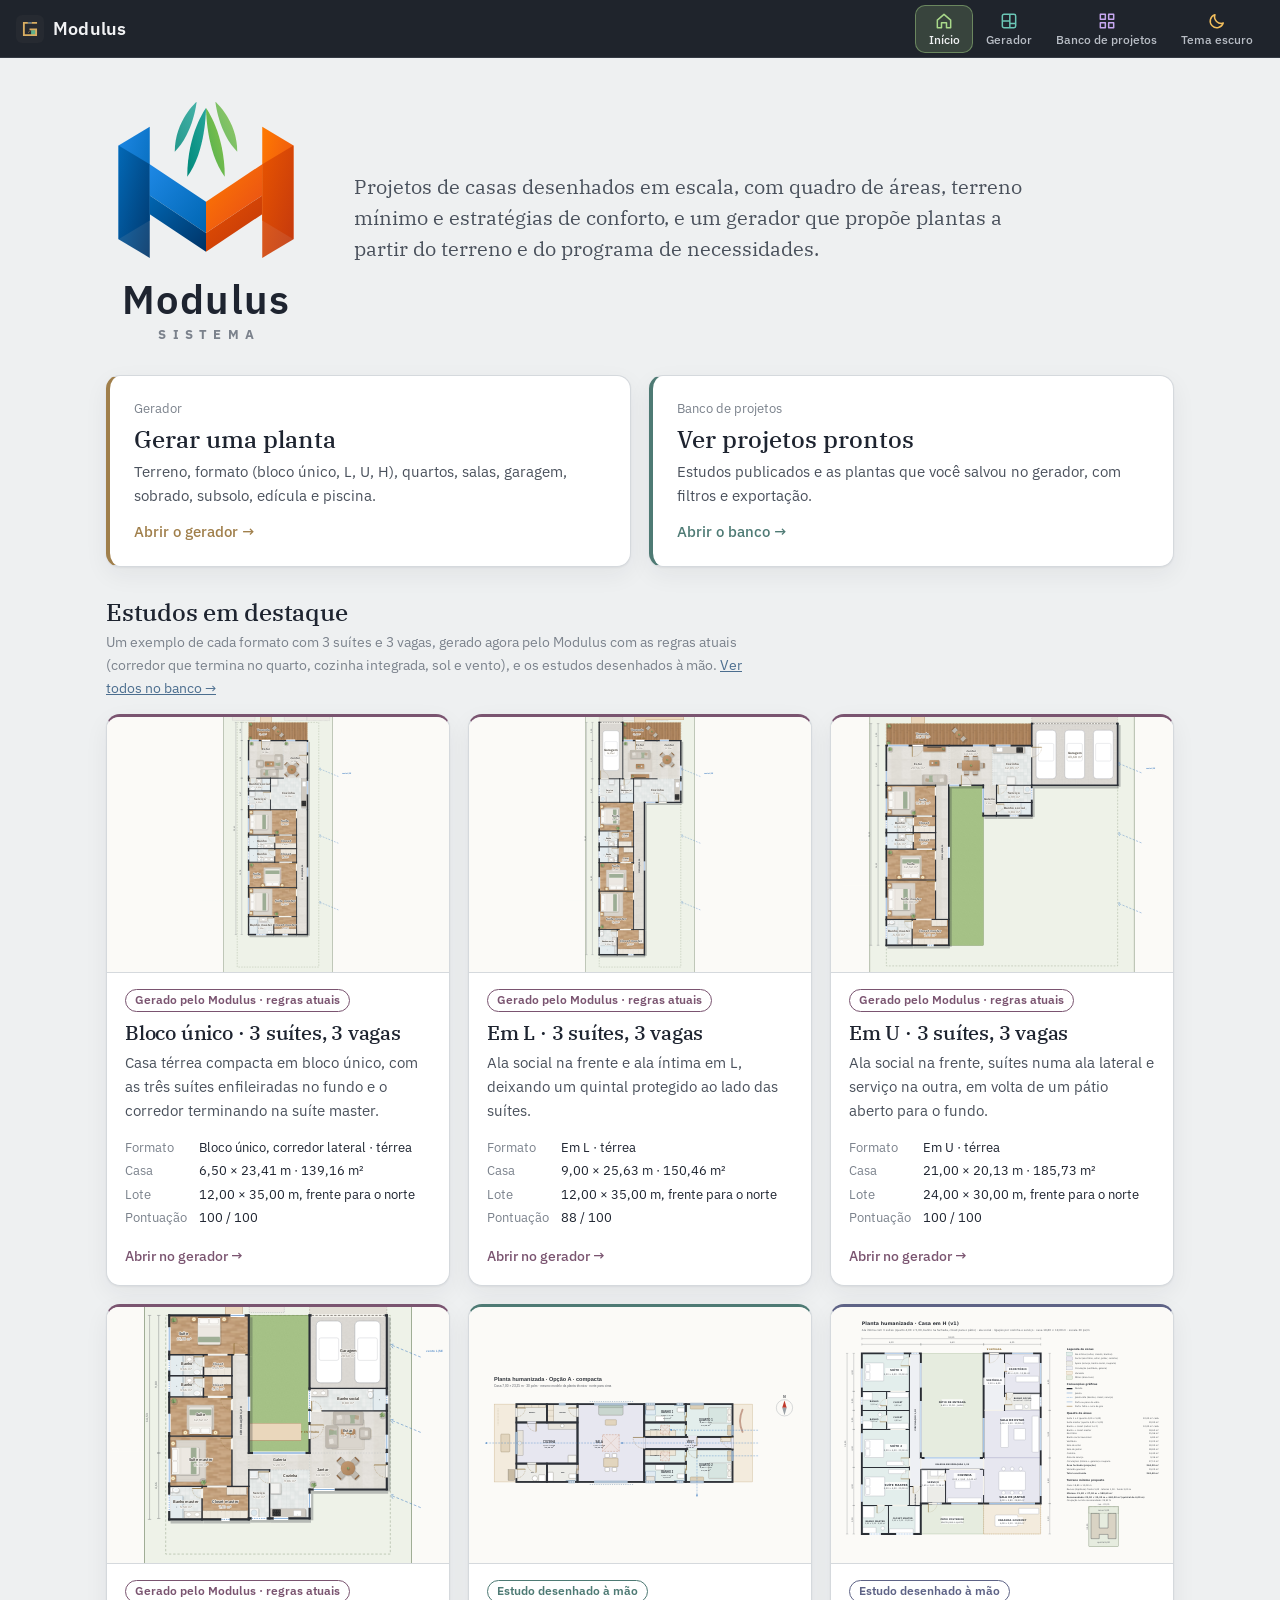
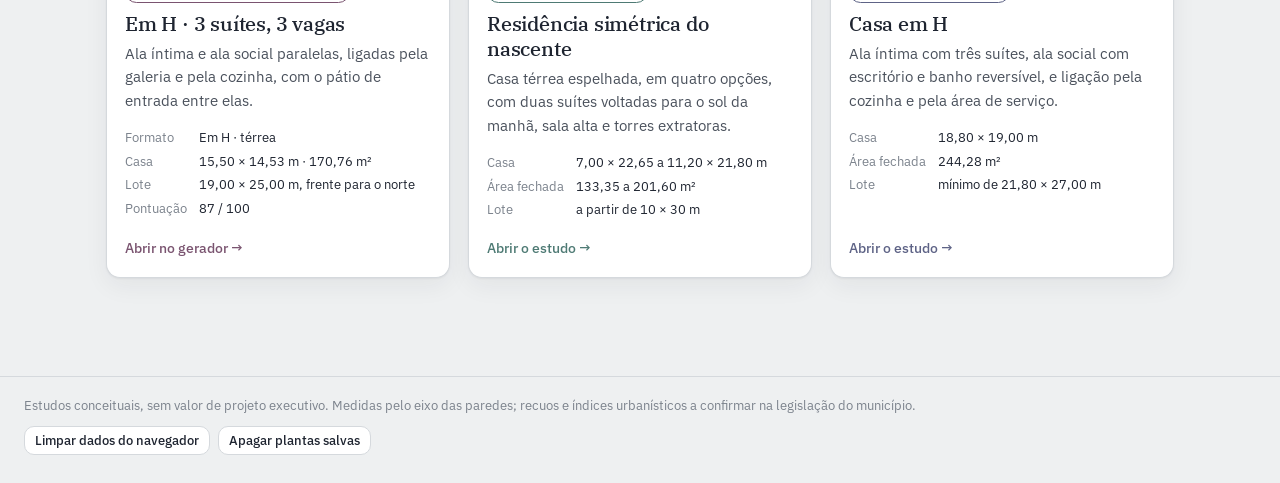
==== commit 613cb521: "feat(humanizada): estilo das referências nas plantas, texturas em imagem e sala tradicional ou com T" ====
--- a/index.html
+++ b/index.html
@@ -102,6 +102,8 @@
 <footer><div>Estudos conceituais, sem valor de projeto executivo. Medidas pelo eixo das paredes; recuos e índices urbanísticos a confirmar na legislação do município.</div></footer>
 <script src="gerador/motor.js"></script>
 <script src="gerador/mobilia.js"></script>
+<script src="gerador/simbolos.js"></script>
+<script src="gerador/texturas.js"></script>
 <script src="gerador/desenho.js"></script>
 <script src="assets/exemplos.js"></script>
 <script>
